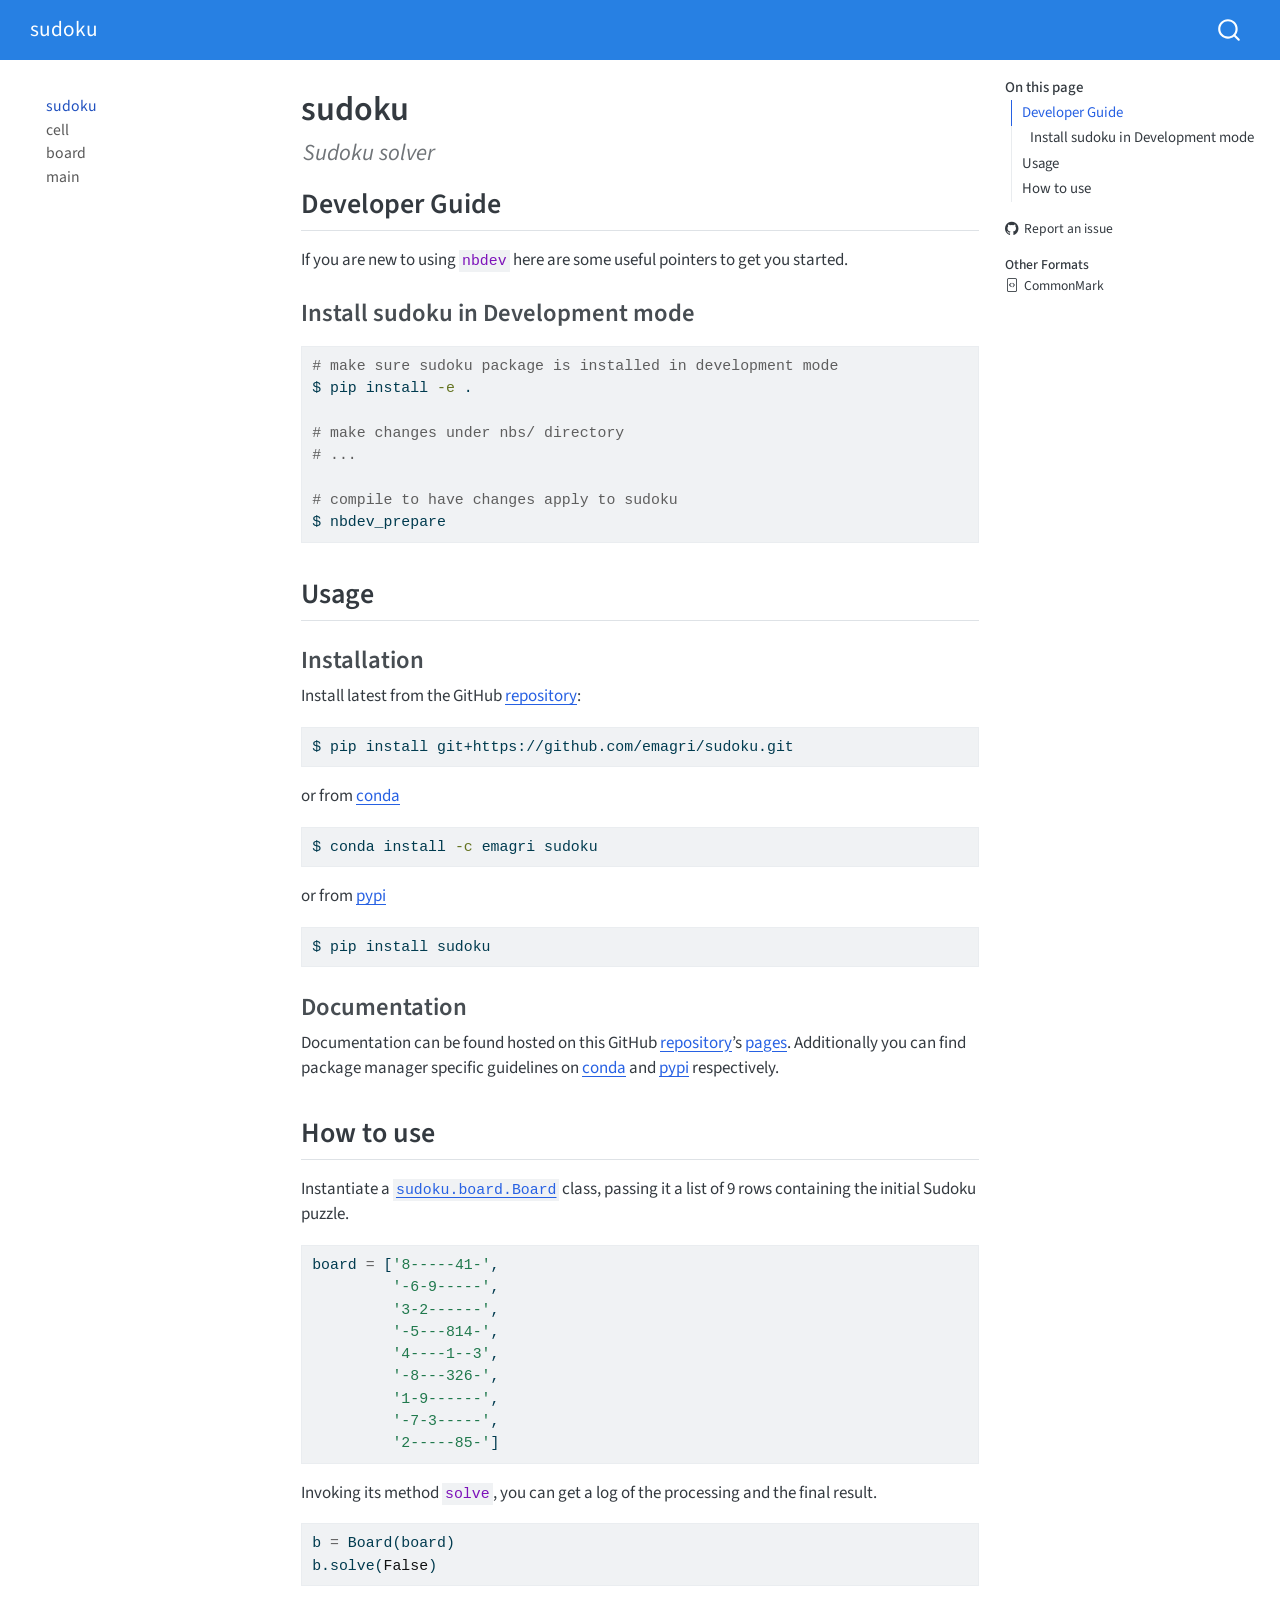
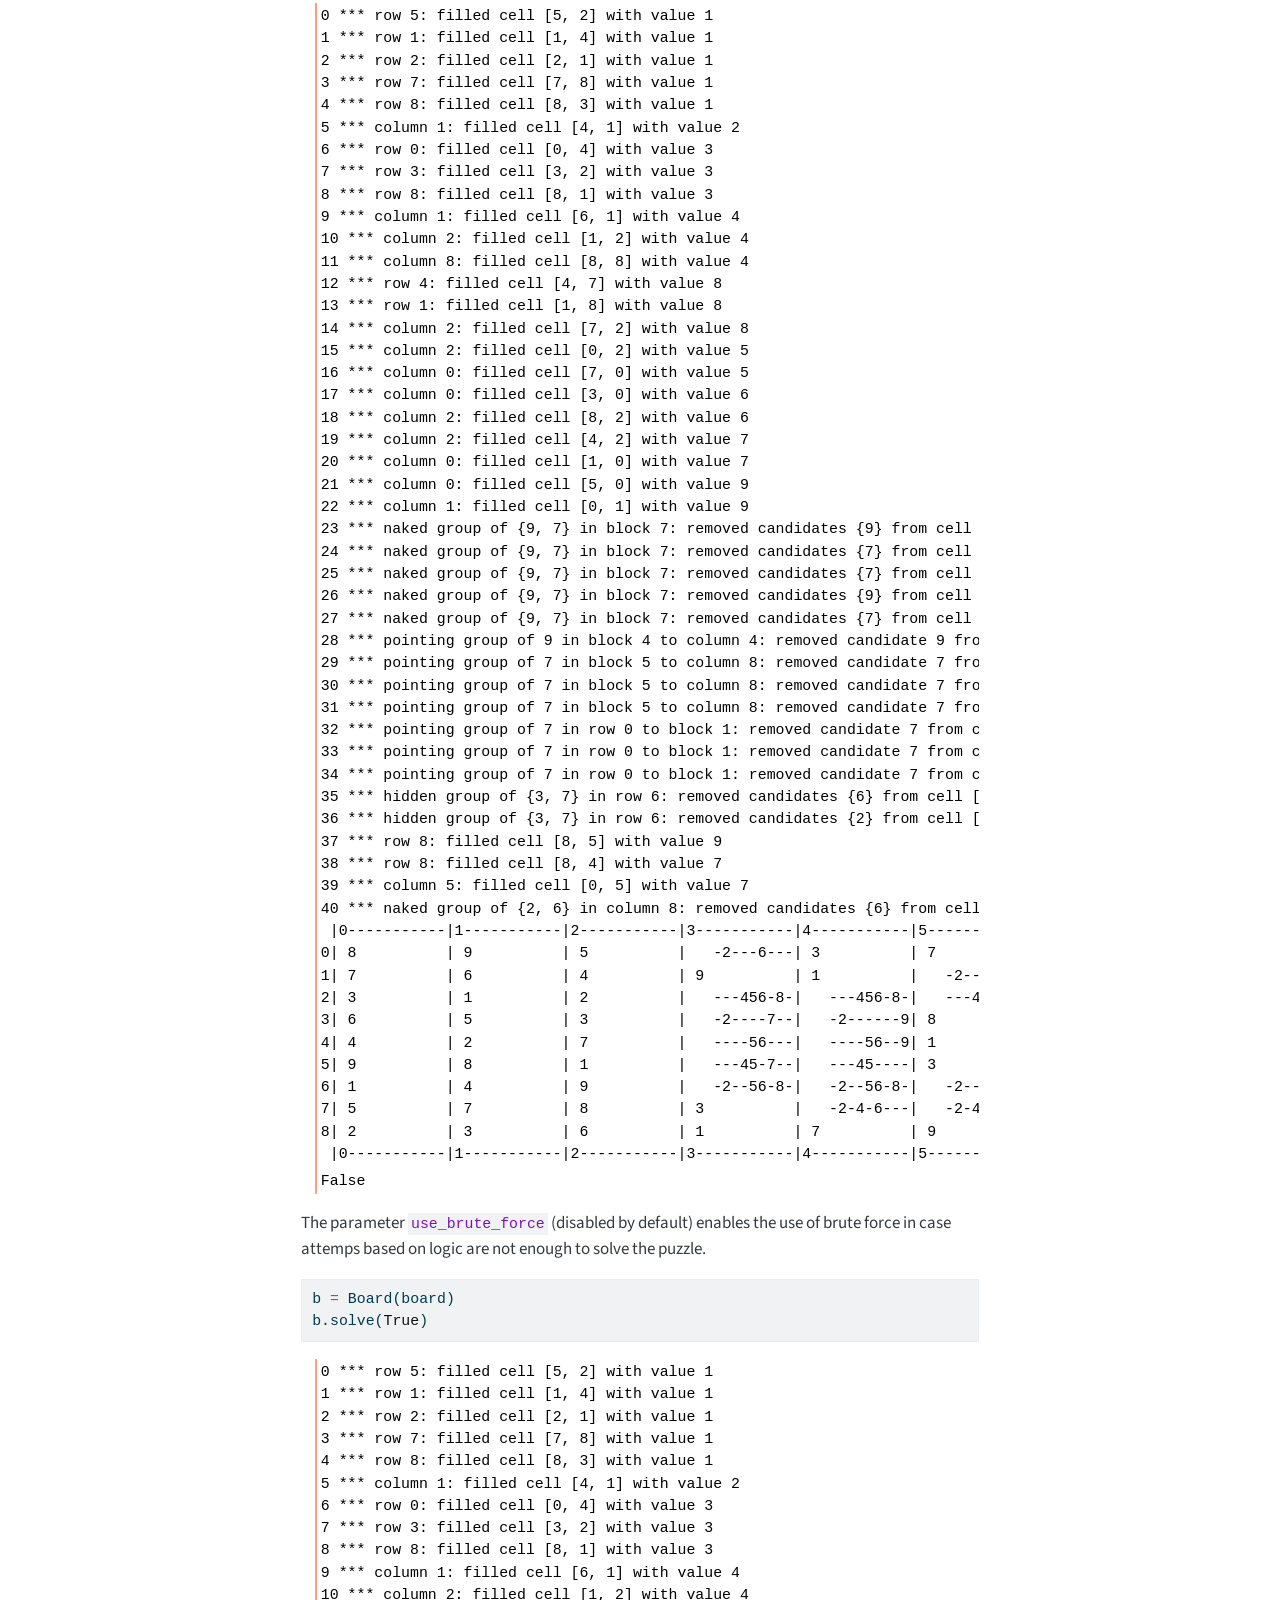
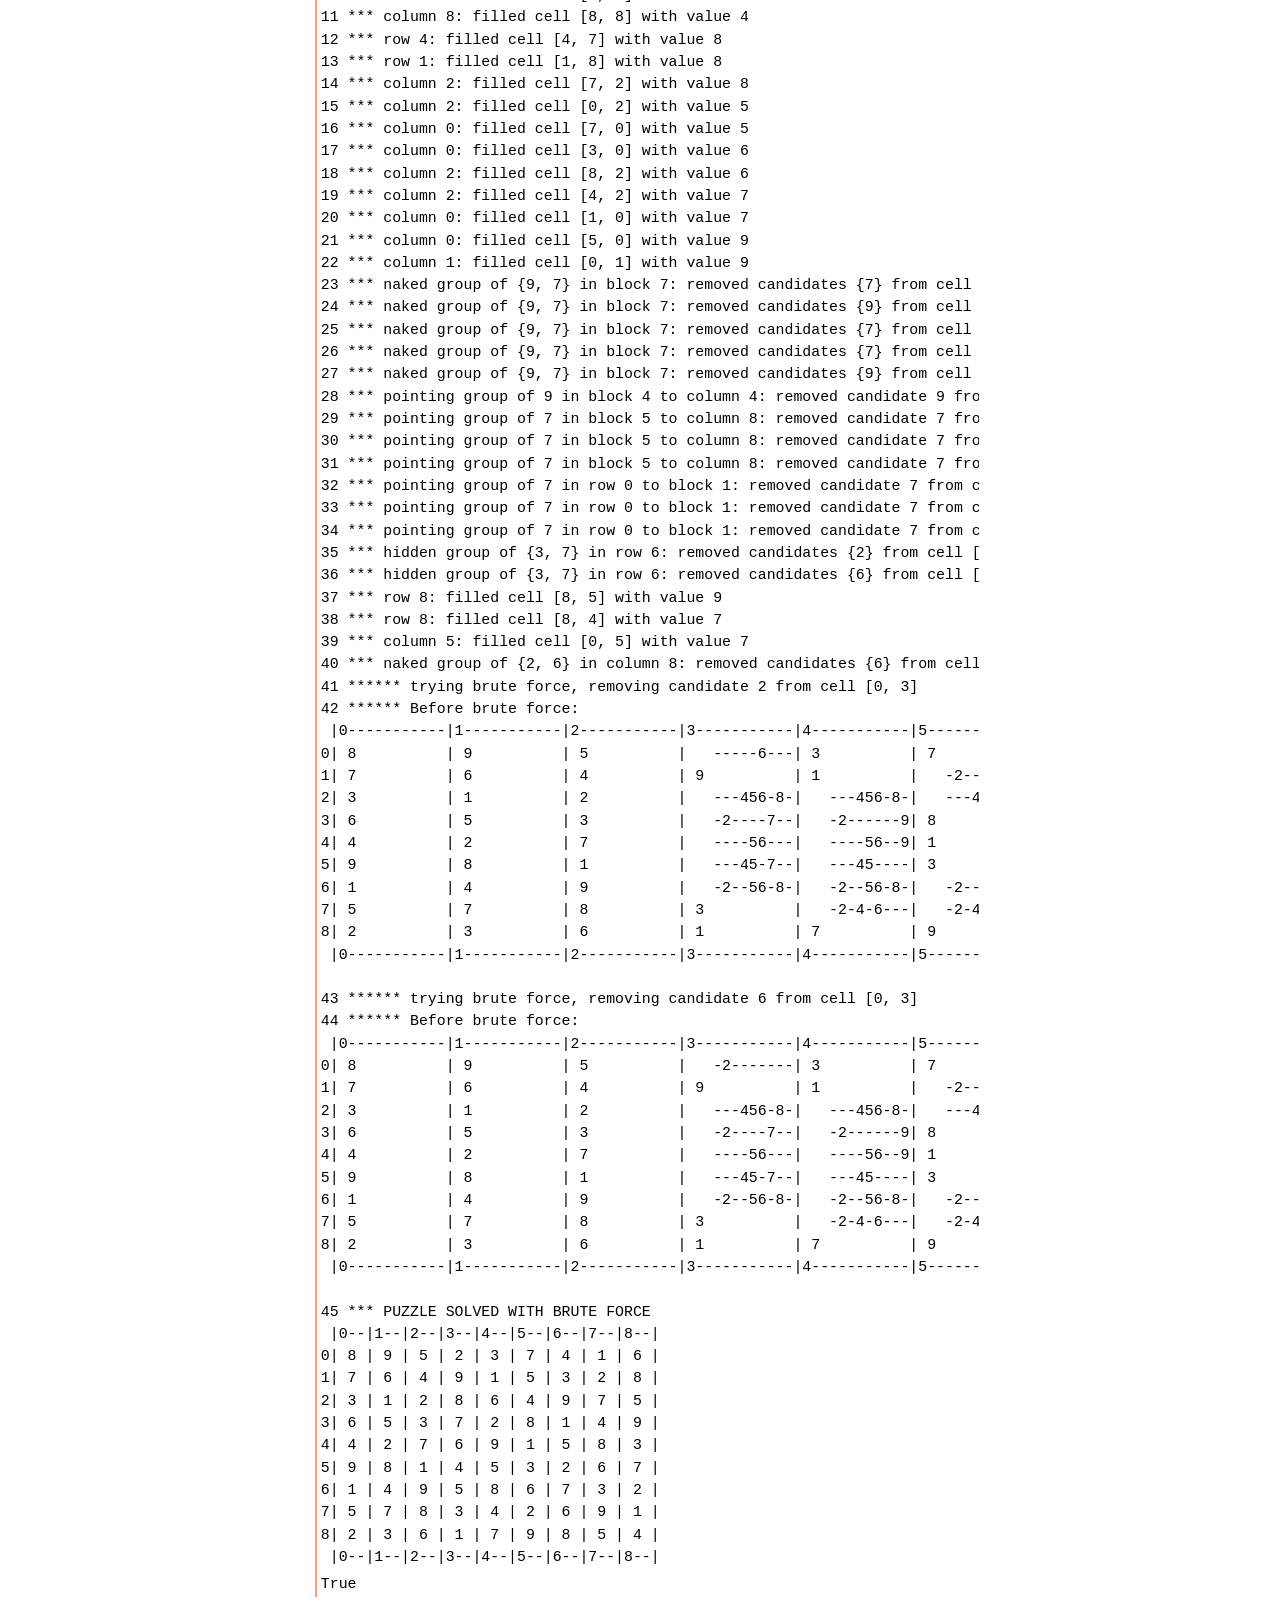
==== docs/index.html @ f62ddc17 "_docs -> docs" ====
<!DOCTYPE html>
<html xmlns="http://www.w3.org/1999/xhtml" lang="en" xml:lang="en"><head>

<meta charset="utf-8">
<meta name="generator" content="quarto-1.8.26">

<meta name="viewport" content="width=device-width, initial-scale=1.0, user-scalable=yes">

<meta name="description" content="Sudoku solver">

<title>sudoku</title>
<style>
code{white-space: pre-wrap;}
span.smallcaps{font-variant: small-caps;}
div.columns{display: flex; gap: min(4vw, 1.5em);}
div.column{flex: auto; overflow-x: auto;}
div.hanging-indent{margin-left: 1.5em; text-indent: -1.5em;}
ul.task-list{list-style: none;}
ul.task-list li input[type="checkbox"] {
  width: 0.8em;
  margin: 0 0.8em 0.2em -1em; /* quarto-specific, see https://github.com/quarto-dev/quarto-cli/issues/4556 */ 
  vertical-align: middle;
}
/* CSS for syntax highlighting */
html { -webkit-text-size-adjust: 100%; }
pre > code.sourceCode { white-space: pre; position: relative; }
pre > code.sourceCode > span { display: inline-block; line-height: 1.25; }
pre > code.sourceCode > span:empty { height: 1.2em; }
.sourceCode { overflow: visible; }
code.sourceCode > span { color: inherit; text-decoration: inherit; }
div.sourceCode { margin: 1em 0; }
pre.sourceCode { margin: 0; }
@media screen {
div.sourceCode { overflow: auto; }
}
@media print {
pre > code.sourceCode { white-space: pre-wrap; }
pre > code.sourceCode > span { text-indent: -5em; padding-left: 5em; }
}
pre.numberSource code
  { counter-reset: source-line 0; }
pre.numberSource code > span
  { position: relative; left: -4em; counter-increment: source-line; }
pre.numberSource code > span > a:first-child::before
  { content: counter(source-line);
    position: relative; left: -1em; text-align: right; vertical-align: baseline;
    border: none; display: inline-block;
    -webkit-touch-callout: none; -webkit-user-select: none;
    -khtml-user-select: none; -moz-user-select: none;
    -ms-user-select: none; user-select: none;
    padding: 0 4px; width: 4em;
  }
pre.numberSource { margin-left: 3em;  padding-left: 4px; }
div.sourceCode
  {   }
@media screen {
pre > code.sourceCode > span > a:first-child::before { text-decoration: underline; }
}
</style>


<script src="site_libs/quarto-nav/quarto-nav.js"></script>
<script src="site_libs/quarto-nav/headroom.min.js"></script>
<script src="site_libs/clipboard/clipboard.min.js"></script>
<script src="site_libs/quarto-search/autocomplete.umd.js"></script>
<script src="site_libs/quarto-search/fuse.min.js"></script>
<script src="site_libs/quarto-search/quarto-search.js"></script>
<meta name="quarto:offset" content="./">
<script src="site_libs/quarto-html/quarto.js" type="module"></script>
<script src="site_libs/quarto-html/tabsets/tabsets.js" type="module"></script>
<script src="site_libs/quarto-html/axe/axe-check.js" type="module"></script>
<script src="site_libs/quarto-html/popper.min.js"></script>
<script src="site_libs/quarto-html/tippy.umd.min.js"></script>
<script src="site_libs/quarto-html/anchor.min.js"></script>
<link href="site_libs/quarto-html/tippy.css" rel="stylesheet">
<link href="site_libs/quarto-html/quarto-syntax-highlighting-587c61ba64f3a5504c4d52d930310e48.css" rel="stylesheet" id="quarto-text-highlighting-styles">
<script src="site_libs/bootstrap/bootstrap.min.js"></script>
<link href="site_libs/bootstrap/bootstrap-icons.css" rel="stylesheet">
<link href="site_libs/bootstrap/bootstrap-650a5e24be27cb1f182660b819f04696.min.css" rel="stylesheet" append-hash="true" id="quarto-bootstrap" data-mode="light">
<script id="quarto-search-options" type="application/json">{
  "location": "navbar",
  "copy-button": false,
  "collapse-after": 3,
  "panel-placement": "end",
  "type": "overlay",
  "limit": 50,
  "keyboard-shortcut": [
    "f",
    "/",
    "s"
  ],
  "show-item-context": false,
  "language": {
    "search-no-results-text": "No results",
    "search-matching-documents-text": "matching documents",
    "search-copy-link-title": "Copy link to search",
    "search-hide-matches-text": "Hide additional matches",
    "search-more-match-text": "more match in this document",
    "search-more-matches-text": "more matches in this document",
    "search-clear-button-title": "Clear",
    "search-text-placeholder": "",
    "search-detached-cancel-button-title": "Cancel",
    "search-submit-button-title": "Submit",
    "search-label": "Search"
  }
}</script>


<link rel="stylesheet" href="styles.css">
<meta property="og:title" content="sudoku">
<meta property="og:description" content="Sudoku solver">
<meta property="og:site_name" content="sudoku">
<meta name="twitter:title" content="sudoku">
<meta name="twitter:description" content="Sudoku solver">
<meta name="twitter:card" content="summary">
</head>

<body class="nav-sidebar floating nav-fixed quarto-light">

<div id="quarto-search-results"></div>
  <header id="quarto-header" class="headroom fixed-top">
    <nav class="navbar navbar-expand-lg " data-bs-theme="dark">
      <div class="navbar-container container-fluid">
      <div class="navbar-brand-container mx-auto">
    <a class="navbar-brand" href="./index.html">
    <span class="navbar-title">sudoku</span>
    </a>
  </div>
        <div class="quarto-navbar-tools tools-end">
</div>
          <div id="quarto-search" class="" title="Search"></div>
      </div> <!-- /container-fluid -->
    </nav>
  <nav class="quarto-secondary-nav">
    <div class="container-fluid d-flex">
      <button type="button" class="quarto-btn-toggle btn" data-bs-toggle="collapse" role="button" data-bs-target=".quarto-sidebar-collapse-item" aria-controls="quarto-sidebar" aria-expanded="false" aria-label="Toggle sidebar navigation" onclick="if (window.quartoToggleHeadroom) { window.quartoToggleHeadroom(); }">
        <i class="bi bi-layout-text-sidebar-reverse"></i>
      </button>
        <nav class="quarto-page-breadcrumbs" aria-label="breadcrumb"><ol class="breadcrumb"><li class="breadcrumb-item"><a href="./index.html">sudoku</a></li></ol></nav>
        <a class="flex-grow-1" role="navigation" data-bs-toggle="collapse" data-bs-target=".quarto-sidebar-collapse-item" aria-controls="quarto-sidebar" aria-expanded="false" aria-label="Toggle sidebar navigation" onclick="if (window.quartoToggleHeadroom) { window.quartoToggleHeadroom(); }">      
        </a>
    </div>
  </nav>
</header>
<!-- content -->
<div id="quarto-content" class="quarto-container page-columns page-rows-contents page-layout-article page-navbar">
<!-- sidebar -->
  <nav id="quarto-sidebar" class="sidebar collapse collapse-horizontal quarto-sidebar-collapse-item sidebar-navigation floating overflow-auto">
    <div class="sidebar-menu-container"> 
    <ul class="list-unstyled mt-1">
        <li class="sidebar-item">
  <div class="sidebar-item-container"> 
  <a href="./index.html" class="sidebar-item-text sidebar-link active">
 <span class="menu-text">sudoku</span></a>
  </div>
</li>
        <li class="sidebar-item">
  <div class="sidebar-item-container"> 
  <a href="./cell.html" class="sidebar-item-text sidebar-link">
 <span class="menu-text">cell</span></a>
  </div>
</li>
        <li class="sidebar-item">
  <div class="sidebar-item-container"> 
  <a href="./board.html" class="sidebar-item-text sidebar-link">
 <span class="menu-text">board</span></a>
  </div>
</li>
        <li class="sidebar-item">
  <div class="sidebar-item-container"> 
  <a href="./main.html" class="sidebar-item-text sidebar-link">
 <span class="menu-text">main</span></a>
  </div>
</li>
    </ul>
    </div>
</nav>
<div id="quarto-sidebar-glass" class="quarto-sidebar-collapse-item" data-bs-toggle="collapse" data-bs-target=".quarto-sidebar-collapse-item"></div>
<!-- margin-sidebar -->
    <div id="quarto-margin-sidebar" class="sidebar margin-sidebar">
        <nav id="TOC" role="doc-toc" class="toc-active">
    <h2 id="toc-title">On this page</h2>
   
  <ul>
  <li><a href="#developer-guide" id="toc-developer-guide" class="nav-link active" data-scroll-target="#developer-guide">Developer Guide</a>
  <ul class="collapse">
  <li><a href="#install-sudoku-in-development-mode" id="toc-install-sudoku-in-development-mode" class="nav-link" data-scroll-target="#install-sudoku-in-development-mode">Install sudoku in Development mode</a></li>
  </ul></li>
  <li><a href="#usage" id="toc-usage" class="nav-link" data-scroll-target="#usage">Usage</a>
  <ul class="collapse">
  <li><a href="#installation" id="toc-installation" class="nav-link" data-scroll-target="#installation">Installation</a></li>
  <li><a href="#documentation" id="toc-documentation" class="nav-link" data-scroll-target="#documentation">Documentation</a></li>
  </ul></li>
  <li><a href="#how-to-use" id="toc-how-to-use" class="nav-link" data-scroll-target="#how-to-use">How to use</a></li>
  </ul>
<div class="toc-actions"><ul><li><a href="https://github.com/emagri/sudoku/issues/new" class="toc-action"><i class="bi bi-github"></i>Report an issue</a></li></ul></div><div class="quarto-alternate-formats"><h2>Other Formats</h2><ul><li><a href="index.html.md"><i class="bi bi-file-code"></i>CommonMark</a></li></ul></div></nav>
    </div>
<!-- main -->
<main class="content" id="quarto-document-content">

<header id="title-block-header" class="quarto-title-block default">
<div class="quarto-title">
<h1 class="title">sudoku</h1>
</div>

<div>
  <div class="description">
    Sudoku solver
  </div>
</div>


<div class="quarto-title-meta">

    
  
    
  </div>
  


</header>


<!-- WARNING: THIS FILE WAS AUTOGENERATED! DO NOT EDIT! -->
<section id="developer-guide" class="level2">
<h2 class="anchored" data-anchor-id="developer-guide">Developer Guide</h2>
<p>If you are new to using <code>nbdev</code> here are some useful pointers to get you started.</p>
<section id="install-sudoku-in-development-mode" class="level3">
<h3 class="anchored" data-anchor-id="install-sudoku-in-development-mode">Install sudoku in Development mode</h3>
<div class="code-copy-outer-scaffold"><div class="sourceCode" id="cb1"><pre class="sourceCode sh code-with-copy"><code class="sourceCode bash"><span id="cb1-1"><a href="#cb1-1" aria-hidden="true" tabindex="-1"></a><span class="co"># make sure sudoku package is installed in development mode</span></span>
<span id="cb1-2"><a href="#cb1-2" aria-hidden="true" tabindex="-1"></a><span class="ex">$</span> pip install <span class="at">-e</span> .</span>
<span id="cb1-3"><a href="#cb1-3" aria-hidden="true" tabindex="-1"></a></span>
<span id="cb1-4"><a href="#cb1-4" aria-hidden="true" tabindex="-1"></a><span class="co"># make changes under nbs/ directory</span></span>
<span id="cb1-5"><a href="#cb1-5" aria-hidden="true" tabindex="-1"></a><span class="co"># ...</span></span>
<span id="cb1-6"><a href="#cb1-6" aria-hidden="true" tabindex="-1"></a></span>
<span id="cb1-7"><a href="#cb1-7" aria-hidden="true" tabindex="-1"></a><span class="co"># compile to have changes apply to sudoku</span></span>
<span id="cb1-8"><a href="#cb1-8" aria-hidden="true" tabindex="-1"></a><span class="ex">$</span> nbdev_prepare</span></code></pre></div><button title="Copy to Clipboard" class="code-copy-button"><i class="bi"></i></button></div>
</section>
</section>
<section id="usage" class="level2">
<h2 class="anchored" data-anchor-id="usage">Usage</h2>
<section id="installation" class="level3">
<h3 class="anchored" data-anchor-id="installation">Installation</h3>
<p>Install latest from the GitHub <a href="https://github.com/emagri/sudoku">repository</a>:</p>
<div class="code-copy-outer-scaffold"><div class="sourceCode" id="cb2"><pre class="sourceCode sh code-with-copy"><code class="sourceCode bash"><span id="cb2-1"><a href="#cb2-1" aria-hidden="true" tabindex="-1"></a><span class="ex">$</span> pip install git+https://github.com/emagri/sudoku.git</span></code></pre></div><button title="Copy to Clipboard" class="code-copy-button"><i class="bi"></i></button></div>
<p>or from <a href="https://anaconda.org/emagri/sudoku">conda</a></p>
<div class="code-copy-outer-scaffold"><div class="sourceCode" id="cb3"><pre class="sourceCode sh code-with-copy"><code class="sourceCode bash"><span id="cb3-1"><a href="#cb3-1" aria-hidden="true" tabindex="-1"></a><span class="ex">$</span> conda install <span class="at">-c</span> emagri sudoku</span></code></pre></div><button title="Copy to Clipboard" class="code-copy-button"><i class="bi"></i></button></div>
<p>or from <a href="https://pypi.org/project/sudoku/">pypi</a></p>
<div class="code-copy-outer-scaffold"><div class="sourceCode" id="cb4"><pre class="sourceCode sh code-with-copy"><code class="sourceCode bash"><span id="cb4-1"><a href="#cb4-1" aria-hidden="true" tabindex="-1"></a><span class="ex">$</span> pip install sudoku</span></code></pre></div><button title="Copy to Clipboard" class="code-copy-button"><i class="bi"></i></button></div>
</section>
<section id="documentation" class="level3">
<h3 class="anchored" data-anchor-id="documentation">Documentation</h3>
<p>Documentation can be found hosted on this GitHub <a href="https://github.com/emagri/sudoku">repository</a>’s <a href="https://emagri.github.io/sudoku/">pages</a>. Additionally you can find package manager specific guidelines on <a href="https://anaconda.org/emagri/sudoku">conda</a> and <a href="https://pypi.org/project/sudoku/">pypi</a> respectively.</p>
</section>
</section>
<section id="how-to-use" class="level2">
<h2 class="anchored" data-anchor-id="how-to-use">How to use</h2>
<p>Instantiate a <a href="https://emagri.github.io/sudoku/board.html#board"><code>sudoku.board.Board</code></a> class, passing it a list of 9 rows containing the initial Sudoku puzzle.</p>
<div id="cell-13" class="cell">
<div class="code-copy-outer-scaffold"><div class="sourceCode cell-code" id="cb5"><pre class="sourceCode python code-with-copy"><code class="sourceCode python"><span id="cb5-1"><a href="#cb5-1" aria-hidden="true" tabindex="-1"></a>board <span class="op">=</span> [<span class="st">'8-----41-'</span>, </span>
<span id="cb5-2"><a href="#cb5-2" aria-hidden="true" tabindex="-1"></a>         <span class="st">'-6-9-----'</span>, </span>
<span id="cb5-3"><a href="#cb5-3" aria-hidden="true" tabindex="-1"></a>         <span class="st">'3-2------'</span>, </span>
<span id="cb5-4"><a href="#cb5-4" aria-hidden="true" tabindex="-1"></a>         <span class="st">'-5---814-'</span>, </span>
<span id="cb5-5"><a href="#cb5-5" aria-hidden="true" tabindex="-1"></a>         <span class="st">'4----1--3'</span>, </span>
<span id="cb5-6"><a href="#cb5-6" aria-hidden="true" tabindex="-1"></a>         <span class="st">'-8---326-'</span>, </span>
<span id="cb5-7"><a href="#cb5-7" aria-hidden="true" tabindex="-1"></a>         <span class="st">'1-9------'</span>, </span>
<span id="cb5-8"><a href="#cb5-8" aria-hidden="true" tabindex="-1"></a>         <span class="st">'-7-3-----'</span>, </span>
<span id="cb5-9"><a href="#cb5-9" aria-hidden="true" tabindex="-1"></a>         <span class="st">'2-----85-'</span>]</span></code></pre></div><button title="Copy to Clipboard" class="code-copy-button"><i class="bi"></i></button></div>
</div>
<p>Invoking its method <code>solve</code>, you can get a log of the processing and the final result.</p>
<div id="cell-15" class="cell">
<div class="code-copy-outer-scaffold"><div class="sourceCode cell-code" id="cb6"><pre class="sourceCode python code-with-copy"><code class="sourceCode python"><span id="cb6-1"><a href="#cb6-1" aria-hidden="true" tabindex="-1"></a>b <span class="op">=</span> Board(board)</span>
<span id="cb6-2"><a href="#cb6-2" aria-hidden="true" tabindex="-1"></a>b.solve(<span class="va">False</span>)</span></code></pre></div><button title="Copy to Clipboard" class="code-copy-button"><i class="bi"></i></button></div>
<div class="cell-output cell-output-stdout">
<pre><code>0 *** row 5: filled cell [5, 2] with value 1
1 *** row 1: filled cell [1, 4] with value 1
2 *** row 2: filled cell [2, 1] with value 1
3 *** row 7: filled cell [7, 8] with value 1
4 *** row 8: filled cell [8, 3] with value 1
5 *** column 1: filled cell [4, 1] with value 2
6 *** row 0: filled cell [0, 4] with value 3
7 *** row 3: filled cell [3, 2] with value 3
8 *** row 8: filled cell [8, 1] with value 3
9 *** column 1: filled cell [6, 1] with value 4
10 *** column 2: filled cell [1, 2] with value 4
11 *** column 8: filled cell [8, 8] with value 4
12 *** row 4: filled cell [4, 7] with value 8
13 *** row 1: filled cell [1, 8] with value 8
14 *** column 2: filled cell [7, 2] with value 8
15 *** column 2: filled cell [0, 2] with value 5
16 *** column 0: filled cell [7, 0] with value 5
17 *** column 0: filled cell [3, 0] with value 6
18 *** column 2: filled cell [8, 2] with value 6
19 *** column 2: filled cell [4, 2] with value 7
20 *** column 0: filled cell [1, 0] with value 7
21 *** column 0: filled cell [5, 0] with value 9
22 *** column 1: filled cell [0, 1] with value 9
23 *** naked group of {9, 7} in block 7: removed candidates {9} from cell [7, 5]
24 *** naked group of {9, 7} in block 7: removed candidates {7} from cell [6, 5]
25 *** naked group of {9, 7} in block 7: removed candidates {7} from cell [6, 3]
26 *** naked group of {9, 7} in block 7: removed candidates {9} from cell [7, 4]
27 *** naked group of {9, 7} in block 7: removed candidates {7} from cell [6, 4]
28 *** pointing group of 9 in block 4 to column 4: removed candidate 9 from cell [8, 4]
29 *** pointing group of 7 in block 5 to column 8: removed candidate 7 from cell [0, 8]
30 *** pointing group of 7 in block 5 to column 8: removed candidate 7 from cell [2, 8]
31 *** pointing group of 7 in block 5 to column 8: removed candidate 7 from cell [6, 8]
32 *** pointing group of 7 in row 0 to block 1: removed candidate 7 from cell [2, 4]
33 *** pointing group of 7 in row 0 to block 1: removed candidate 7 from cell [2, 5]
34 *** pointing group of 7 in row 0 to block 1: removed candidate 7 from cell [2, 3]
35 *** hidden group of {3, 7} in row 6: removed candidates {6} from cell [6, 6]
36 *** hidden group of {3, 7} in row 6: removed candidates {2} from cell [6, 7]
37 *** row 8: filled cell [8, 5] with value 9
38 *** row 8: filled cell [8, 4] with value 7
39 *** column 5: filled cell [0, 5] with value 7
40 *** naked group of {2, 6} in column 8: removed candidates {6} from cell [2, 8]
 |0-----------|1-----------|2-----------|3-----------|4-----------|5-----------|6-----------|7-----------|8-----------|
0| 8          | 9          | 5          |   -2---6---| 3          | 7          | 4          | 1          |   -2---6---|
1| 7          | 6          | 4          | 9          | 1          |   -2--5----|   --3-5----|   -23------| 8          |
2| 3          | 1          | 2          |   ---456-8-|   ---456-8-|   ---456---|   ----567-9|   ------7-9|   ----5---9|
3| 6          | 5          | 3          |   -2----7--|   -2------9| 8          | 1          | 4          |   ------7-9|
4| 4          | 2          | 7          |   ----56---|   ----56--9| 1          |   ----5---9| 8          | 3          |
5| 9          | 8          | 1          |   ---45-7--|   ---45----| 3          | 2          | 6          |   ----5-7--|
6| 1          | 4          | 9          |   -2--56-8-|   -2--56-8-|   -2--56---|   --3---7--|   --3---7--|   -2---6---|
7| 5          | 7          | 8          | 3          |   -2-4-6---|   -2-4-6---|   -----6--9|   -2------9| 1          |
8| 2          | 3          | 6          | 1          | 7          | 9          | 8          | 5          | 4          |
 |0-----------|1-----------|2-----------|3-----------|4-----------|5-----------|6-----------|7-----------|8-----------|
</code></pre>
</div>
<div class="cell-output cell-output-display">
<pre><code>False</code></pre>
</div>
</div>
<p>The parameter <code>use_brute_force</code> (disabled by default) enables the use of brute force in case attemps based on logic are not enough to solve the puzzle.</p>
<div id="cell-17" class="cell">
<div class="code-copy-outer-scaffold"><div class="sourceCode cell-code" id="cb9"><pre class="sourceCode python code-with-copy"><code class="sourceCode python"><span id="cb9-1"><a href="#cb9-1" aria-hidden="true" tabindex="-1"></a>b <span class="op">=</span> Board(board)</span>
<span id="cb9-2"><a href="#cb9-2" aria-hidden="true" tabindex="-1"></a>b.solve(<span class="va">True</span>)</span></code></pre></div><button title="Copy to Clipboard" class="code-copy-button"><i class="bi"></i></button></div>
<div class="cell-output cell-output-stdout">
<pre><code>0 *** row 5: filled cell [5, 2] with value 1
1 *** row 1: filled cell [1, 4] with value 1
2 *** row 2: filled cell [2, 1] with value 1
3 *** row 7: filled cell [7, 8] with value 1
4 *** row 8: filled cell [8, 3] with value 1
5 *** column 1: filled cell [4, 1] with value 2
6 *** row 0: filled cell [0, 4] with value 3
7 *** row 3: filled cell [3, 2] with value 3
8 *** row 8: filled cell [8, 1] with value 3
9 *** column 1: filled cell [6, 1] with value 4
10 *** column 2: filled cell [1, 2] with value 4
11 *** column 8: filled cell [8, 8] with value 4
12 *** row 4: filled cell [4, 7] with value 8
13 *** row 1: filled cell [1, 8] with value 8
14 *** column 2: filled cell [7, 2] with value 8
15 *** column 2: filled cell [0, 2] with value 5
16 *** column 0: filled cell [7, 0] with value 5
17 *** column 0: filled cell [3, 0] with value 6
18 *** column 2: filled cell [8, 2] with value 6
19 *** column 2: filled cell [4, 2] with value 7
20 *** column 0: filled cell [1, 0] with value 7
21 *** column 0: filled cell [5, 0] with value 9
22 *** column 1: filled cell [0, 1] with value 9
23 *** naked group of {9, 7} in block 7: removed candidates {7} from cell [6, 3]
24 *** naked group of {9, 7} in block 7: removed candidates {9} from cell [7, 5]
25 *** naked group of {9, 7} in block 7: removed candidates {7} from cell [6, 4]
26 *** naked group of {9, 7} in block 7: removed candidates {7} from cell [6, 5]
27 *** naked group of {9, 7} in block 7: removed candidates {9} from cell [7, 4]
28 *** pointing group of 9 in block 4 to column 4: removed candidate 9 from cell [8, 4]
29 *** pointing group of 7 in block 5 to column 8: removed candidate 7 from cell [0, 8]
30 *** pointing group of 7 in block 5 to column 8: removed candidate 7 from cell [6, 8]
31 *** pointing group of 7 in block 5 to column 8: removed candidate 7 from cell [2, 8]
32 *** pointing group of 7 in row 0 to block 1: removed candidate 7 from cell [2, 3]
33 *** pointing group of 7 in row 0 to block 1: removed candidate 7 from cell [2, 5]
34 *** pointing group of 7 in row 0 to block 1: removed candidate 7 from cell [2, 4]
35 *** hidden group of {3, 7} in row 6: removed candidates {2} from cell [6, 7]
36 *** hidden group of {3, 7} in row 6: removed candidates {6} from cell [6, 6]
37 *** row 8: filled cell [8, 5] with value 9
38 *** row 8: filled cell [8, 4] with value 7
39 *** column 5: filled cell [0, 5] with value 7
40 *** naked group of {2, 6} in column 8: removed candidates {6} from cell [2, 8]
41 ****** trying brute force, removing candidate 2 from cell [0, 3]
42 ****** Before brute force:
 |0-----------|1-----------|2-----------|3-----------|4-----------|5-----------|6-----------|7-----------|8-----------|
0| 8          | 9          | 5          |   -----6---| 3          | 7          | 4          | 1          |   -2---6---|
1| 7          | 6          | 4          | 9          | 1          |   -2--5----|   --3-5----|   -23------| 8          |
2| 3          | 1          | 2          |   ---456-8-|   ---456-8-|   ---456---|   ----567-9|   ------7-9|   ----5---9|
3| 6          | 5          | 3          |   -2----7--|   -2------9| 8          | 1          | 4          |   ------7-9|
4| 4          | 2          | 7          |   ----56---|   ----56--9| 1          |   ----5---9| 8          | 3          |
5| 9          | 8          | 1          |   ---45-7--|   ---45----| 3          | 2          | 6          |   ----5-7--|
6| 1          | 4          | 9          |   -2--56-8-|   -2--56-8-|   -2--56---|   --3---7--|   --3---7--|   -2---6---|
7| 5          | 7          | 8          | 3          |   -2-4-6---|   -2-4-6---|   -----6--9|   -2------9| 1          |
8| 2          | 3          | 6          | 1          | 7          | 9          | 8          | 5          | 4          |
 |0-----------|1-----------|2-----------|3-----------|4-----------|5-----------|6-----------|7-----------|8-----------|

43 ****** trying brute force, removing candidate 6 from cell [0, 3]
44 ****** Before brute force:
 |0-----------|1-----------|2-----------|3-----------|4-----------|5-----------|6-----------|7-----------|8-----------|
0| 8          | 9          | 5          |   -2-------| 3          | 7          | 4          | 1          |   -2---6---|
1| 7          | 6          | 4          | 9          | 1          |   -2--5----|   --3-5----|   -23------| 8          |
2| 3          | 1          | 2          |   ---456-8-|   ---456-8-|   ---456---|   ----567-9|   ------7-9|   ----5---9|
3| 6          | 5          | 3          |   -2----7--|   -2------9| 8          | 1          | 4          |   ------7-9|
4| 4          | 2          | 7          |   ----56---|   ----56--9| 1          |   ----5---9| 8          | 3          |
5| 9          | 8          | 1          |   ---45-7--|   ---45----| 3          | 2          | 6          |   ----5-7--|
6| 1          | 4          | 9          |   -2--56-8-|   -2--56-8-|   -2--56---|   --3---7--|   --3---7--|   -2---6---|
7| 5          | 7          | 8          | 3          |   -2-4-6---|   -2-4-6---|   -----6--9|   -2------9| 1          |
8| 2          | 3          | 6          | 1          | 7          | 9          | 8          | 5          | 4          |
 |0-----------|1-----------|2-----------|3-----------|4-----------|5-----------|6-----------|7-----------|8-----------|

45 *** PUZZLE SOLVED WITH BRUTE FORCE
 |0--|1--|2--|3--|4--|5--|6--|7--|8--|
0| 8 | 9 | 5 | 2 | 3 | 7 | 4 | 1 | 6 |
1| 7 | 6 | 4 | 9 | 1 | 5 | 3 | 2 | 8 |
2| 3 | 1 | 2 | 8 | 6 | 4 | 9 | 7 | 5 |
3| 6 | 5 | 3 | 7 | 2 | 8 | 1 | 4 | 9 |
4| 4 | 2 | 7 | 6 | 9 | 1 | 5 | 8 | 3 |
5| 9 | 8 | 1 | 4 | 5 | 3 | 2 | 6 | 7 |
6| 1 | 4 | 9 | 5 | 8 | 6 | 7 | 3 | 2 |
7| 5 | 7 | 8 | 3 | 4 | 2 | 6 | 9 | 1 |
8| 2 | 3 | 6 | 1 | 7 | 9 | 8 | 5 | 4 |
 |0--|1--|2--|3--|4--|5--|6--|7--|8--|
</code></pre>
</div>
<div class="cell-output cell-output-display">
<pre><code>True</code></pre>
</div>
</div>


</section>

</main> <!-- /main -->
<script id="quarto-html-after-body" type="application/javascript">
  window.document.addEventListener("DOMContentLoaded", function (event) {
    const icon = "";
    const anchorJS = new window.AnchorJS();
    anchorJS.options = {
      placement: 'right',
      icon: icon
    };
    anchorJS.add('.anchored');
    const isCodeAnnotation = (el) => {
      for (const clz of el.classList) {
        if (clz.startsWith('code-annotation-')) {                     
          return true;
        }
      }
      return false;
    }
    const onCopySuccess = function(e) {
      // button target
      const button = e.trigger;
      // don't keep focus
      button.blur();
      // flash "checked"
      button.classList.add('code-copy-button-checked');
      var currentTitle = button.getAttribute("title");
      button.setAttribute("title", "Copied!");
      let tooltip;
      if (window.bootstrap) {
        button.setAttribute("data-bs-toggle", "tooltip");
        button.setAttribute("data-bs-placement", "left");
        button.setAttribute("data-bs-title", "Copied!");
        tooltip = new bootstrap.Tooltip(button, 
          { trigger: "manual", 
            customClass: "code-copy-button-tooltip",
            offset: [0, -8]});
        tooltip.show();    
      }
      setTimeout(function() {
        if (tooltip) {
          tooltip.hide();
          button.removeAttribute("data-bs-title");
          button.removeAttribute("data-bs-toggle");
          button.removeAttribute("data-bs-placement");
        }
        button.setAttribute("title", currentTitle);
        button.classList.remove('code-copy-button-checked');
      }, 1000);
      // clear code selection
      e.clearSelection();
    }
    const getTextToCopy = function(trigger) {
      const outerScaffold = trigger.parentElement.cloneNode(true);
      const codeEl = outerScaffold.querySelector('code');
      for (const childEl of codeEl.children) {
        if (isCodeAnnotation(childEl)) {
          childEl.remove();
        }
      }
      return codeEl.innerText;
    }
    const clipboard = new window.ClipboardJS('.code-copy-button:not([data-in-quarto-modal])', {
      text: getTextToCopy
    });
    clipboard.on('success', onCopySuccess);
    if (window.document.getElementById('quarto-embedded-source-code-modal')) {
      const clipboardModal = new window.ClipboardJS('.code-copy-button[data-in-quarto-modal]', {
        text: getTextToCopy,
        container: window.document.getElementById('quarto-embedded-source-code-modal')
      });
      clipboardModal.on('success', onCopySuccess);
    }
      var localhostRegex = new RegExp(/^(?:http|https):\/\/localhost\:?[0-9]*\//);
      var mailtoRegex = new RegExp(/^mailto:/);
        var filterRegex = new RegExp("https:\/\/emagri\.github\.io\/sudoku");
      var isInternal = (href) => {
          return filterRegex.test(href) || localhostRegex.test(href) || mailtoRegex.test(href);
      }
      // Inspect non-navigation links and adorn them if external
     var links = window.document.querySelectorAll('a[href]:not(.nav-link):not(.navbar-brand):not(.toc-action):not(.sidebar-link):not(.sidebar-item-toggle):not(.pagination-link):not(.no-external):not([aria-hidden]):not(.dropdown-item):not(.quarto-navigation-tool):not(.about-link)');
      for (var i=0; i<links.length; i++) {
        const link = links[i];
        if (!isInternal(link.href)) {
          // undo the damage that might have been done by quarto-nav.js in the case of
          // links that we want to consider external
          if (link.dataset.originalHref !== undefined) {
            link.href = link.dataset.originalHref;
          }
        }
      }
    function tippyHover(el, contentFn, onTriggerFn, onUntriggerFn) {
      const config = {
        allowHTML: true,
        maxWidth: 500,
        delay: 100,
        arrow: false,
        appendTo: function(el) {
            return el.parentElement;
        },
        interactive: true,
        interactiveBorder: 10,
        theme: 'quarto',
        placement: 'bottom-start',
      };
      if (contentFn) {
        config.content = contentFn;
      }
      if (onTriggerFn) {
        config.onTrigger = onTriggerFn;
      }
      if (onUntriggerFn) {
        config.onUntrigger = onUntriggerFn;
      }
      window.tippy(el, config); 
    }
    const noterefs = window.document.querySelectorAll('a[role="doc-noteref"]');
    for (var i=0; i<noterefs.length; i++) {
      const ref = noterefs[i];
      tippyHover(ref, function() {
        // use id or data attribute instead here
        let href = ref.getAttribute('data-footnote-href') || ref.getAttribute('href');
        try { href = new URL(href).hash; } catch {}
        const id = href.replace(/^#\/?/, "");
        const note = window.document.getElementById(id);
        if (note) {
          return note.innerHTML;
        } else {
          return "";
        }
      });
    }
    const xrefs = window.document.querySelectorAll('a.quarto-xref');
    const processXRef = (id, note) => {
      // Strip column container classes
      const stripColumnClz = (el) => {
        el.classList.remove("page-full", "page-columns");
        if (el.children) {
          for (const child of el.children) {
            stripColumnClz(child);
          }
        }
      }
      stripColumnClz(note)
      if (id === null || id.startsWith('sec-')) {
        // Special case sections, only their first couple elements
        const container = document.createElement("div");
        if (note.children && note.children.length > 2) {
          container.appendChild(note.children[0].cloneNode(true));
          for (let i = 1; i < note.children.length; i++) {
            const child = note.children[i];
            if (child.tagName === "P" && child.innerText === "") {
              continue;
            } else {
              container.appendChild(child.cloneNode(true));
              break;
            }
          }
          if (window.Quarto?.typesetMath) {
            window.Quarto.typesetMath(container);
          }
          return container.innerHTML
        } else {
          if (window.Quarto?.typesetMath) {
            window.Quarto.typesetMath(note);
          }
          return note.innerHTML;
        }
      } else {
        // Remove any anchor links if they are present
        const anchorLink = note.querySelector('a.anchorjs-link');
        if (anchorLink) {
          anchorLink.remove();
        }
        if (window.Quarto?.typesetMath) {
          window.Quarto.typesetMath(note);
        }
        if (note.classList.contains("callout")) {
          return note.outerHTML;
        } else {
          return note.innerHTML;
        }
      }
    }
    for (var i=0; i<xrefs.length; i++) {
      const xref = xrefs[i];
      tippyHover(xref, undefined, function(instance) {
        instance.disable();
        let url = xref.getAttribute('href');
        let hash = undefined; 
        if (url.startsWith('#')) {
          hash = url;
        } else {
          try { hash = new URL(url).hash; } catch {}
        }
        if (hash) {
          const id = hash.replace(/^#\/?/, "");
          const note = window.document.getElementById(id);
          if (note !== null) {
            try {
              const html = processXRef(id, note.cloneNode(true));
              instance.setContent(html);
            } finally {
              instance.enable();
              instance.show();
            }
          } else {
            // See if we can fetch this
            fetch(url.split('#')[0])
            .then(res => res.text())
            .then(html => {
              const parser = new DOMParser();
              const htmlDoc = parser.parseFromString(html, "text/html");
              const note = htmlDoc.getElementById(id);
              if (note !== null) {
                const html = processXRef(id, note);
                instance.setContent(html);
              } 
            }).finally(() => {
              instance.enable();
              instance.show();
            });
          }
        } else {
          // See if we can fetch a full url (with no hash to target)
          // This is a special case and we should probably do some content thinning / targeting
          fetch(url)
          .then(res => res.text())
          .then(html => {
            const parser = new DOMParser();
            const htmlDoc = parser.parseFromString(html, "text/html");
            const note = htmlDoc.querySelector('main.content');
            if (note !== null) {
              // This should only happen for chapter cross references
              // (since there is no id in the URL)
              // remove the first header
              if (note.children.length > 0 && note.children[0].tagName === "HEADER") {
                note.children[0].remove();
              }
              const html = processXRef(null, note);
              instance.setContent(html);
            } 
          }).finally(() => {
            instance.enable();
            instance.show();
          });
        }
      }, function(instance) {
      });
    }
        let selectedAnnoteEl;
        const selectorForAnnotation = ( cell, annotation) => {
          let cellAttr = 'data-code-cell="' + cell + '"';
          let lineAttr = 'data-code-annotation="' +  annotation + '"';
          const selector = 'span[' + cellAttr + '][' + lineAttr + ']';
          return selector;
        }
        const selectCodeLines = (annoteEl) => {
          const doc = window.document;
          const targetCell = annoteEl.getAttribute("data-target-cell");
          const targetAnnotation = annoteEl.getAttribute("data-target-annotation");
          const annoteSpan = window.document.querySelector(selectorForAnnotation(targetCell, targetAnnotation));
          const lines = annoteSpan.getAttribute("data-code-lines").split(",");
          const lineIds = lines.map((line) => {
            return targetCell + "-" + line;
          })
          let top = null;
          let height = null;
          let parent = null;
          if (lineIds.length > 0) {
              //compute the position of the single el (top and bottom and make a div)
              const el = window.document.getElementById(lineIds[0]);
              top = el.offsetTop;
              height = el.offsetHeight;
              parent = el.parentElement.parentElement;
            if (lineIds.length > 1) {
              const lastEl = window.document.getElementById(lineIds[lineIds.length - 1]);
              const bottom = lastEl.offsetTop + lastEl.offsetHeight;
              height = bottom - top;
            }
            if (top !== null && height !== null && parent !== null) {
              // cook up a div (if necessary) and position it 
              let div = window.document.getElementById("code-annotation-line-highlight");
              if (div === null) {
                div = window.document.createElement("div");
                div.setAttribute("id", "code-annotation-line-highlight");
                div.style.position = 'absolute';
                parent.appendChild(div);
              }
              div.style.top = top - 2 + "px";
              div.style.height = height + 4 + "px";
              div.style.left = 0;
              let gutterDiv = window.document.getElementById("code-annotation-line-highlight-gutter");
              if (gutterDiv === null) {
                gutterDiv = window.document.createElement("div");
                gutterDiv.setAttribute("id", "code-annotation-line-highlight-gutter");
                gutterDiv.style.position = 'absolute';
                const codeCell = window.document.getElementById(targetCell);
                const gutter = codeCell.querySelector('.code-annotation-gutter');
                gutter.appendChild(gutterDiv);
              }
              gutterDiv.style.top = top - 2 + "px";
              gutterDiv.style.height = height + 4 + "px";
            }
            selectedAnnoteEl = annoteEl;
          }
        };
        const unselectCodeLines = () => {
          const elementsIds = ["code-annotation-line-highlight", "code-annotation-line-highlight-gutter"];
          elementsIds.forEach((elId) => {
            const div = window.document.getElementById(elId);
            if (div) {
              div.remove();
            }
          });
          selectedAnnoteEl = undefined;
        };
          // Handle positioning of the toggle
      window.addEventListener(
        "resize",
        throttle(() => {
          elRect = undefined;
          if (selectedAnnoteEl) {
            selectCodeLines(selectedAnnoteEl);
          }
        }, 10)
      );
      function throttle(fn, ms) {
      let throttle = false;
      let timer;
        return (...args) => {
          if(!throttle) { // first call gets through
              fn.apply(this, args);
              throttle = true;
          } else { // all the others get throttled
              if(timer) clearTimeout(timer); // cancel #2
              timer = setTimeout(() => {
                fn.apply(this, args);
                timer = throttle = false;
              }, ms);
          }
        };
      }
        // Attach click handler to the DT
        const annoteDls = window.document.querySelectorAll('dt[data-target-cell]');
        for (const annoteDlNode of annoteDls) {
          annoteDlNode.addEventListener('click', (event) => {
            const clickedEl = event.target;
            if (clickedEl !== selectedAnnoteEl) {
              unselectCodeLines();
              const activeEl = window.document.querySelector('dt[data-target-cell].code-annotation-active');
              if (activeEl) {
                activeEl.classList.remove('code-annotation-active');
              }
              selectCodeLines(clickedEl);
              clickedEl.classList.add('code-annotation-active');
            } else {
              // Unselect the line
              unselectCodeLines();
              clickedEl.classList.remove('code-annotation-active');
            }
          });
        }
    const findCites = (el) => {
      const parentEl = el.parentElement;
      if (parentEl) {
        const cites = parentEl.dataset.cites;
        if (cites) {
          return {
            el,
            cites: cites.split(' ')
          };
        } else {
          return findCites(el.parentElement)
        }
      } else {
        return undefined;
      }
    };
    var bibliorefs = window.document.querySelectorAll('a[role="doc-biblioref"]');
    for (var i=0; i<bibliorefs.length; i++) {
      const ref = bibliorefs[i];
      const citeInfo = findCites(ref);
      if (citeInfo) {
        tippyHover(citeInfo.el, function() {
          var popup = window.document.createElement('div');
          citeInfo.cites.forEach(function(cite) {
            var citeDiv = window.document.createElement('div');
            citeDiv.classList.add('hanging-indent');
            citeDiv.classList.add('csl-entry');
            var biblioDiv = window.document.getElementById('ref-' + cite);
            if (biblioDiv) {
              citeDiv.innerHTML = biblioDiv.innerHTML;
            }
            popup.appendChild(citeDiv);
          });
          return popup.innerHTML;
        });
      }
    }
  });
  </script>
</div> <!-- /content -->




<footer class="footer"><div class="nav-footer"><div class="nav-footer-center"><div class="toc-actions d-sm-block d-md-none"><ul><li><a href="https://github.com/emagri/sudoku/issues/new" class="toc-action"><i class="bi bi-github"></i>Report an issue</a></li></ul></div></div></div></footer></body></html>
---- docs/site_libs/quarto-html/tippy.css ----
.tippy-box[data-animation=fade][data-state=hidden]{opacity:0}[data-tippy-root]{max-width:calc(100vw - 10px)}.tippy-box{position:relative;background-color:#333;color:#fff;border-radius:4px;font-size:14px;line-height:1.4;white-space:normal;outline:0;transition-property:transform,visibility,opacity}.tippy-box[data-placement^=top]>.tippy-arrow{bottom:0}.tippy-box[data-placement^=top]>.tippy-arrow:before{bottom:-7px;left:0;border-width:8px 8px 0;border-top-color:initial;transform-origin:center top}.tippy-box[data-placement^=bottom]>.tippy-arrow{top:0}.tippy-box[data-placement^=bottom]>.tippy-arrow:before{top:-7px;left:0;border-width:0 8px 8px;border-bottom-color:initial;transform-origin:center bottom}.tippy-box[data-placement^=left]>.tippy-arrow{right:0}.tippy-box[data-placement^=left]>.tippy-arrow:before{border-width:8px 0 8px 8px;border-left-color:initial;right:-7px;transform-origin:center left}.tippy-box[data-placement^=right]>.tippy-arrow{left:0}.tippy-box[data-placement^=right]>.tippy-arrow:before{left:-7px;border-width:8px 8px 8px 0;border-right-color:initial;transform-origin:center right}.tippy-box[data-inertia][data-state=visible]{transition-timing-function:cubic-bezier(.54,1.5,.38,1.11)}.tippy-arrow{width:16px;height:16px;color:#333}.tippy-arrow:before{content:"";position:absolute;border-color:transparent;border-style:solid}.tippy-content{position:relative;padding:5px 9px;z-index:1}
---- docs/site_libs/quarto-html/quarto-syntax-highlighting-587c61ba64f3a5504c4d52d930310e48.css ----
/* quarto syntax highlight colors */
:root {
  --quarto-hl-ot-color: #003B4F;
  --quarto-hl-at-color: #657422;
  --quarto-hl-ss-color: #20794D;
  --quarto-hl-an-color: #5E5E5E;
  --quarto-hl-fu-color: #4758AB;
  --quarto-hl-st-color: #20794D;
  --quarto-hl-cf-color: #003B4F;
  --quarto-hl-op-color: #5E5E5E;
  --quarto-hl-er-color: #AD0000;
  --quarto-hl-bn-color: #AD0000;
  --quarto-hl-al-color: #AD0000;
  --quarto-hl-va-color: #111111;
  --quarto-hl-bu-color: inherit;
  --quarto-hl-ex-color: inherit;
  --quarto-hl-pp-color: #AD0000;
  --quarto-hl-in-color: #5E5E5E;
  --quarto-hl-vs-color: #20794D;
  --quarto-hl-wa-color: #5E5E5E;
  --quarto-hl-do-color: #5E5E5E;
  --quarto-hl-im-color: #00769E;
  --quarto-hl-ch-color: #20794D;
  --quarto-hl-dt-color: #AD0000;
  --quarto-hl-fl-color: #AD0000;
  --quarto-hl-co-color: #5E5E5E;
  --quarto-hl-cv-color: #5E5E5E;
  --quarto-hl-cn-color: #8f5902;
  --quarto-hl-sc-color: #5E5E5E;
  --quarto-hl-dv-color: #AD0000;
  --quarto-hl-kw-color: #003B4F;
}

/* other quarto variables */
:root {
  --quarto-font-monospace: SFMono-Regular, Menlo, Monaco, Consolas, "Liberation Mono", "Courier New", monospace;
}

/* syntax highlight based on Pandoc's rules */
pre > code.sourceCode > span {
  color: #003B4F;
}

code.sourceCode > span {
  color: #003B4F;
}

div.sourceCode,
div.sourceCode pre.sourceCode {
  color: #003B4F;
}

/* Normal */
code span {
  color: #003B4F;
}

/* Alert */
code span.al {
  color: #AD0000;
  font-style: inherit;
}

/* Annotation */
code span.an {
  color: #5E5E5E;
  font-style: inherit;
}

/* Attribute */
code span.at {
  color: #657422;
  font-style: inherit;
}

/* BaseN */
code span.bn {
  color: #AD0000;
  font-style: inherit;
}

/* BuiltIn */
code span.bu {
  font-style: inherit;
}

/* ControlFlow */
code span.cf {
  color: #003B4F;
  font-weight: bold;
  font-style: inherit;
}

/* Char */
code span.ch {
  color: #20794D;
  font-style: inherit;
}

/* Constant */
code span.cn {
  color: #8f5902;
  font-style: inherit;
}

/* Comment */
code span.co {
  color: #5E5E5E;
  font-style: inherit;
}

/* CommentVar */
code span.cv {
  color: #5E5E5E;
  font-style: italic;
}

/* Documentation */
code span.do {
  color: #5E5E5E;
  font-style: italic;
}

/* DataType */
code span.dt {
  color: #AD0000;
  font-style: inherit;
}

/* DecVal */
code span.dv {
  color: #AD0000;
  font-style: inherit;
}

/* Error */
code span.er {
  color: #AD0000;
  font-style: inherit;
}

/* Extension */
code span.ex {
  font-style: inherit;
}

/* Float */
code span.fl {
  color: #AD0000;
  font-style: inherit;
}

/* Function */
code span.fu {
  color: #4758AB;
  font-style: inherit;
}

/* Import */
code span.im {
  color: #00769E;
  font-style: inherit;
}

/* Information */
code span.in {
  color: #5E5E5E;
  font-style: inherit;
}

/* Keyword */
code span.kw {
  color: #003B4F;
  font-weight: bold;
  font-style: inherit;
}

/* Operator */
code span.op {
  color: #5E5E5E;
  font-style: inherit;
}

/* Other */
code span.ot {
  color: #003B4F;
  font-style: inherit;
}

/* Preprocessor */
code span.pp {
  color: #AD0000;
  font-style: inherit;
}

/* SpecialChar */
code span.sc {
  color: #5E5E5E;
  font-style: inherit;
}

/* SpecialString */
code span.ss {
  color: #20794D;
  font-style: inherit;
}

/* String */
code span.st {
  color: #20794D;
  font-style: inherit;
}

/* Variable */
code span.va {
  color: #111111;
  font-style: inherit;
}

/* VerbatimString */
code span.vs {
  color: #20794D;
  font-style: inherit;
}

/* Warning */
code span.wa {
  color: #5E5E5E;
  font-style: italic;
}

.prevent-inlining {
  content: "</";
}

/*# sourceMappingURL=2dce1cc6c82594539e1579de68416b47.css.map */
---- docs/styles.css ----
.cell {
  margin-bottom: 1rem;
}

.cell > .sourceCode {
  margin-bottom: 0;
}

.cell-output > pre {
  margin-bottom: 0;
}

.cell-output > pre, .cell-output > .sourceCode > pre, .cell-output-stdout > pre {
  margin-left: 0.8rem;
  margin-top: 0;
  background: none;
  border-left: 2px solid lightsalmon;
  border-top-left-radius: 0;
  border-top-right-radius: 0;
}

.cell-output > .sourceCode {
  border: none;
}

.cell-output > .sourceCode {
  background: none;
  margin-top: 0;
}

div.description {
  padding-left: 2px;
  padding-top: 5px;
  font-style: italic;
  font-size: 135%;
  opacity: 70%;
}
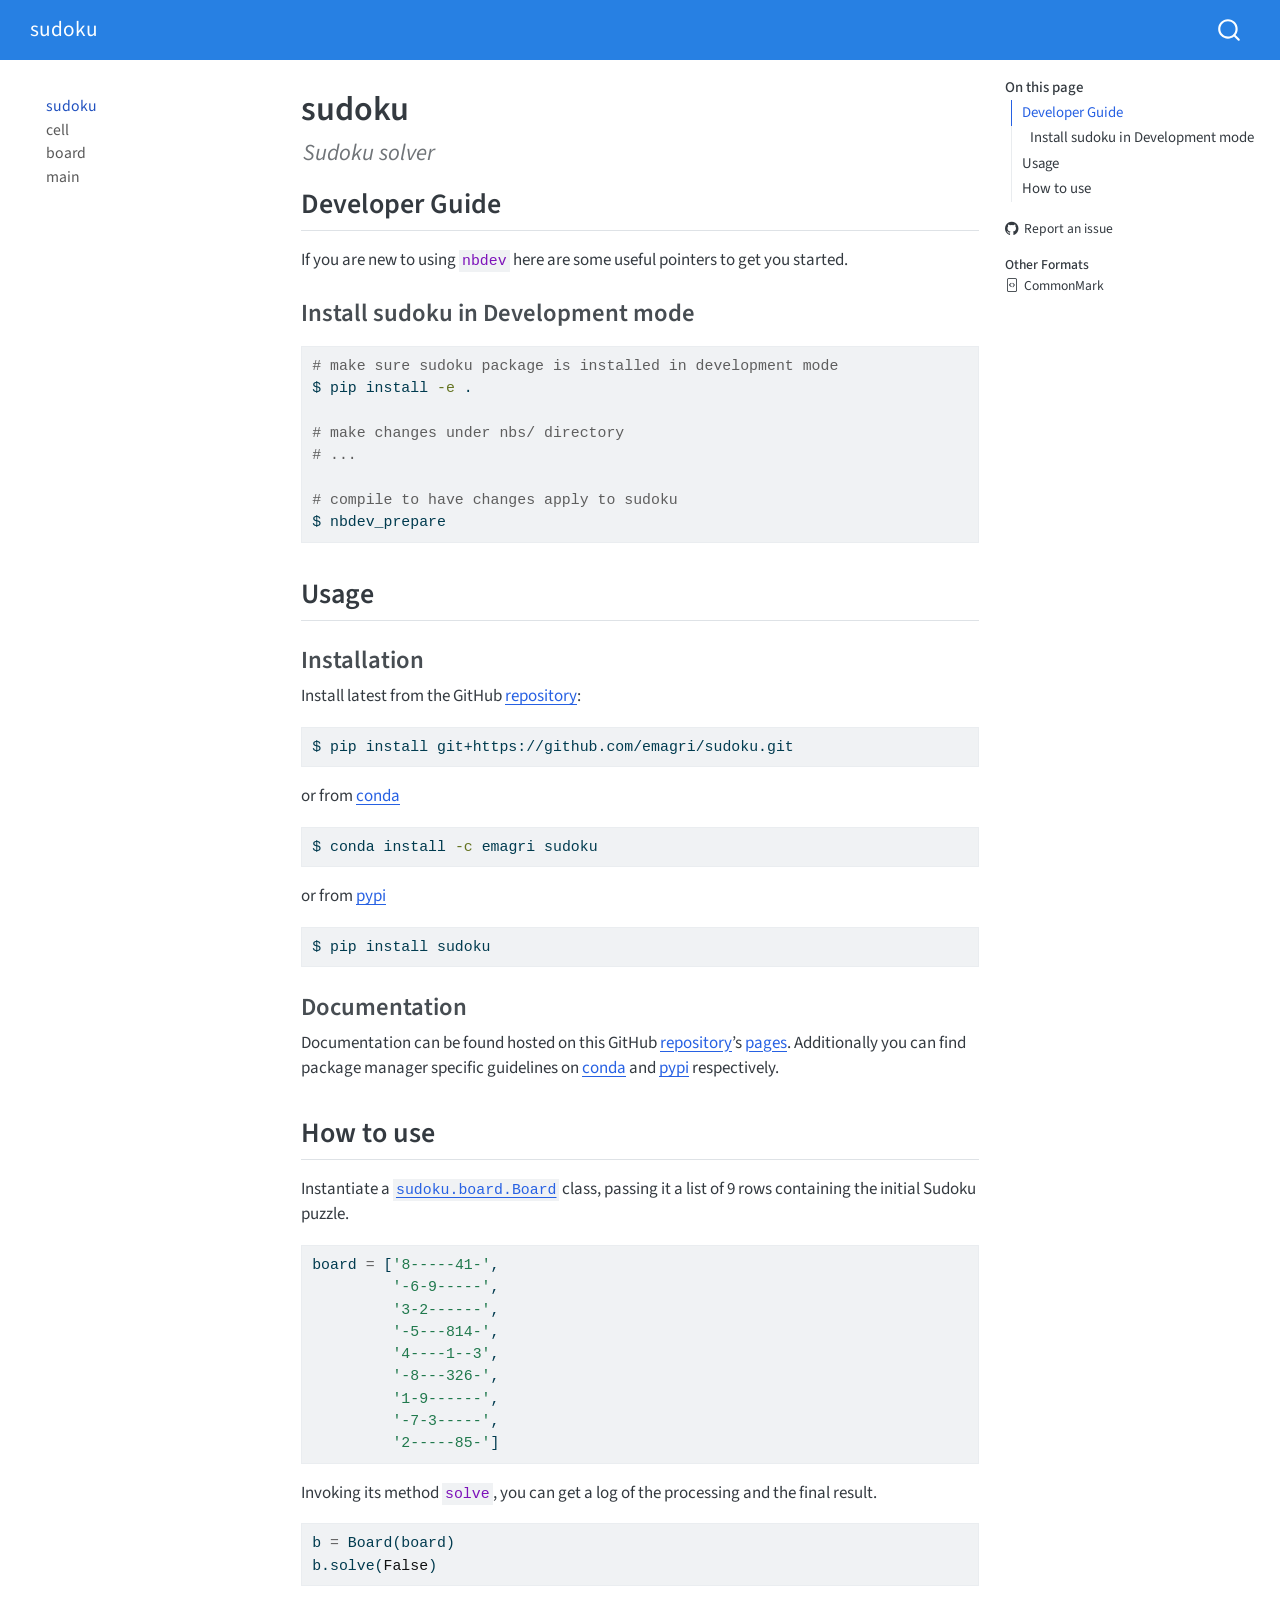
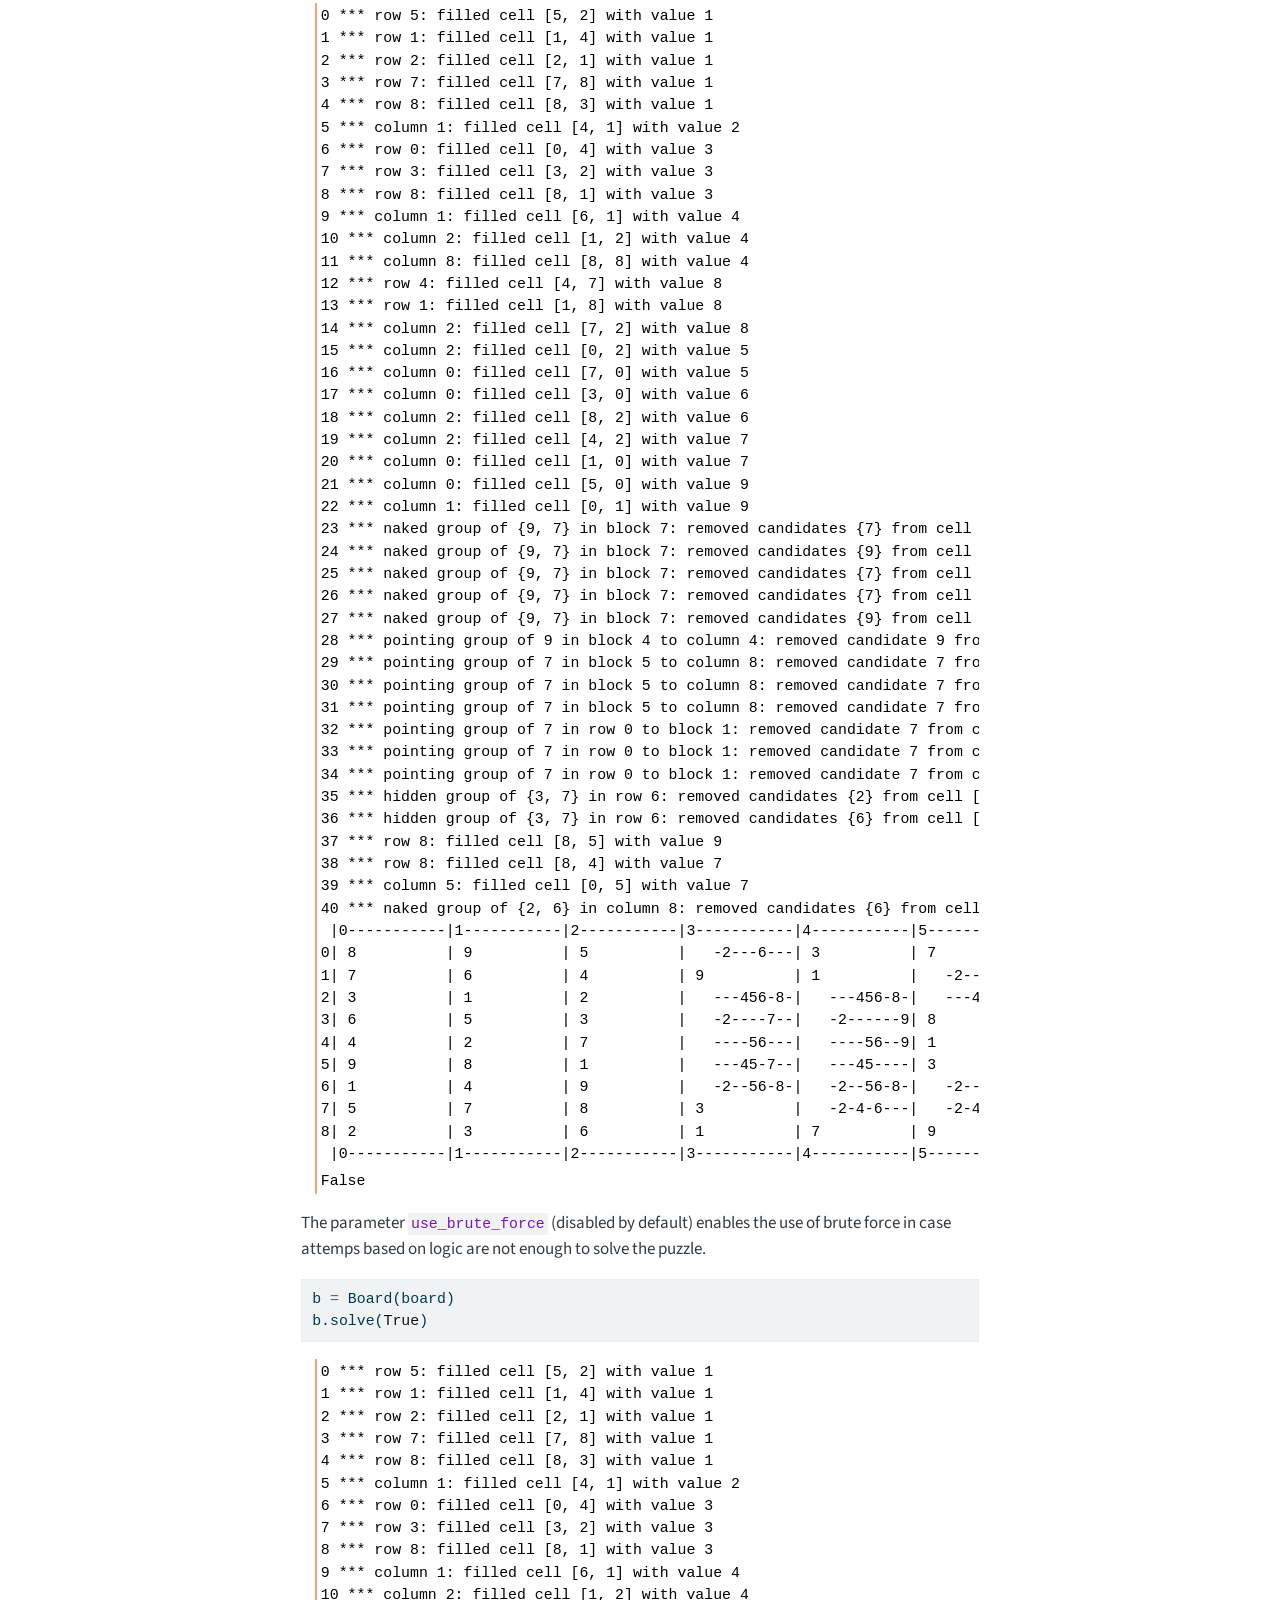
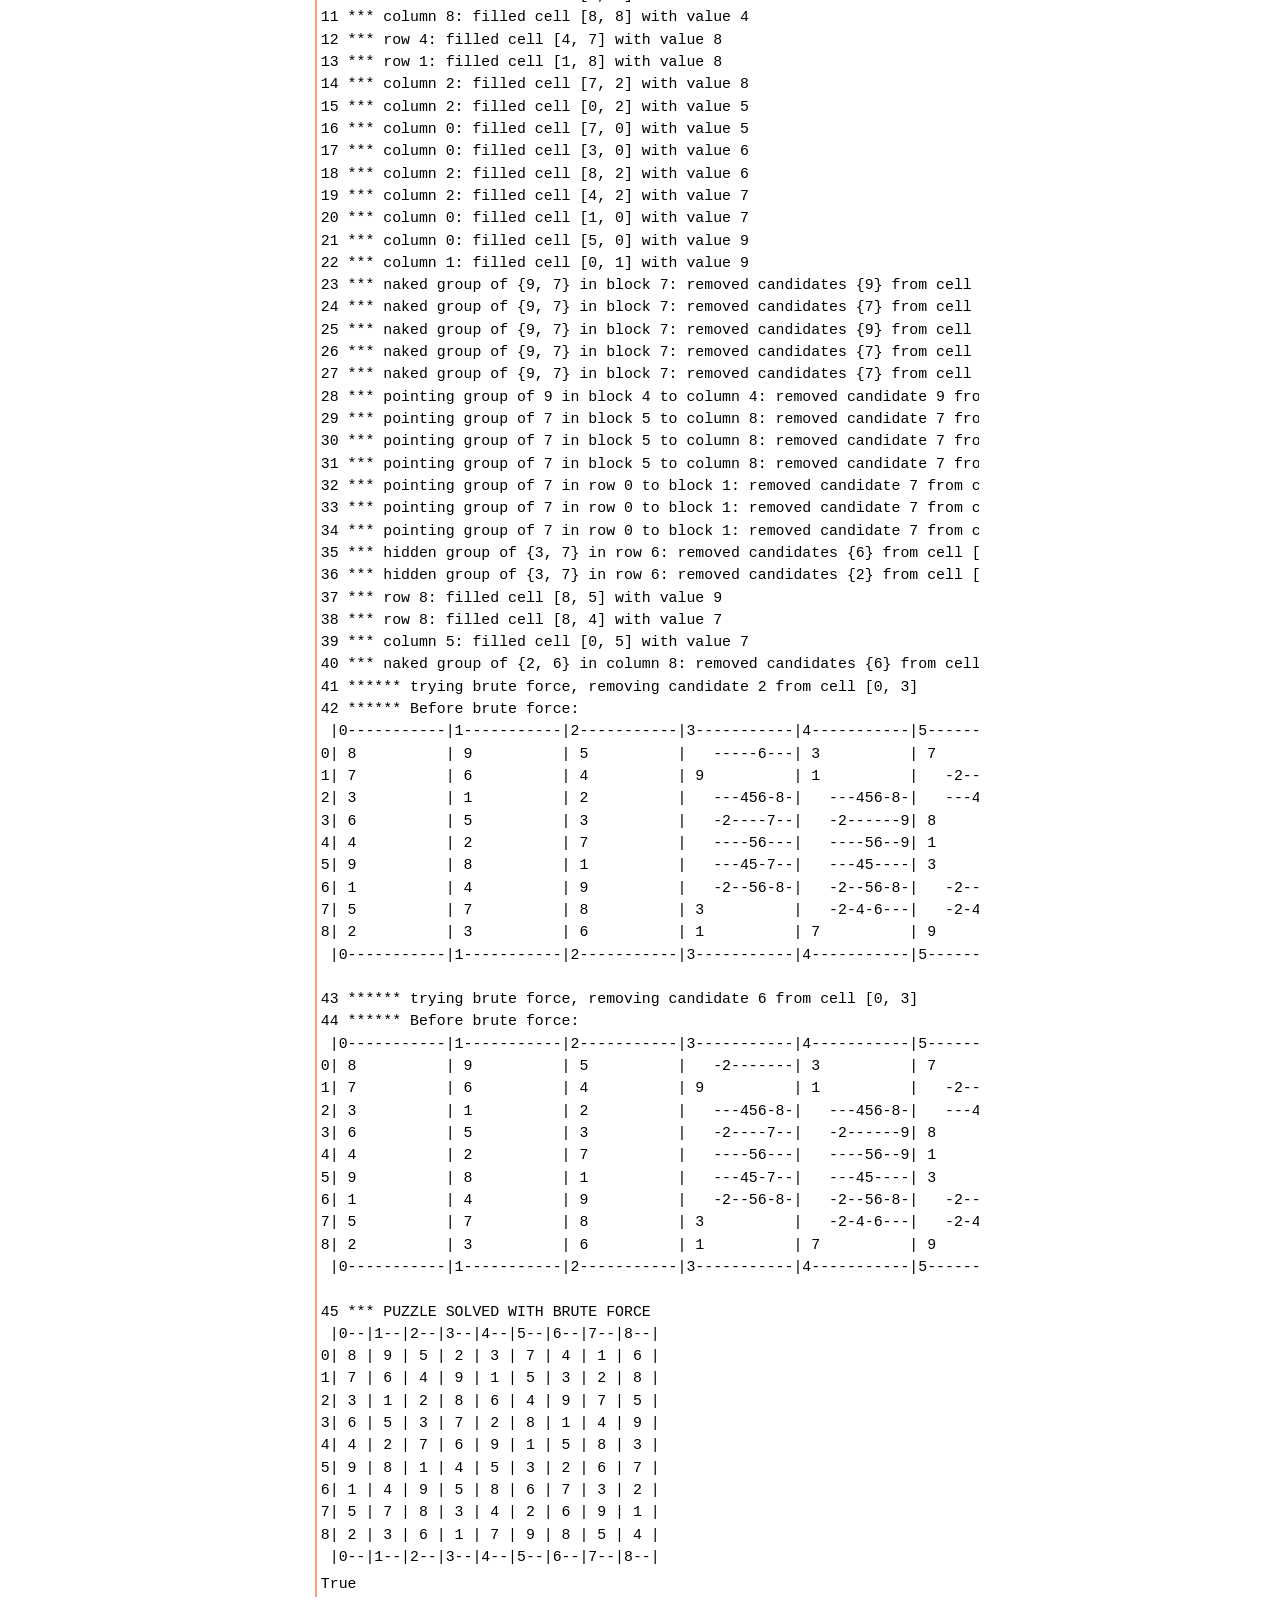
==== commit 9b7a0a96: "fix main" ====
--- a/docs/index.html
+++ b/docs/index.html
@@ -296,20 +296,20 @@
 20 *** column 0: filled cell [1, 0] with value 7
 21 *** column 0: filled cell [5, 0] with value 9
 22 *** column 1: filled cell [0, 1] with value 9
-23 *** naked group of {9, 7} in block 7: removed candidates {9} from cell [7, 5]
-24 *** naked group of {9, 7} in block 7: removed candidates {7} from cell [6, 5]
-25 *** naked group of {9, 7} in block 7: removed candidates {7} from cell [6, 3]
-26 *** naked group of {9, 7} in block 7: removed candidates {9} from cell [7, 4]
-27 *** naked group of {9, 7} in block 7: removed candidates {7} from cell [6, 4]
+23 *** naked group of {9, 7} in block 7: removed candidates {7} from cell [6, 3]
+24 *** naked group of {9, 7} in block 7: removed candidates {9} from cell [7, 5]
+25 *** naked group of {9, 7} in block 7: removed candidates {7} from cell [6, 4]
+26 *** naked group of {9, 7} in block 7: removed candidates {7} from cell [6, 5]
+27 *** naked group of {9, 7} in block 7: removed candidates {9} from cell [7, 4]
 28 *** pointing group of 9 in block 4 to column 4: removed candidate 9 from cell [8, 4]
 29 *** pointing group of 7 in block 5 to column 8: removed candidate 7 from cell [0, 8]
 30 *** pointing group of 7 in block 5 to column 8: removed candidate 7 from cell [2, 8]
 31 *** pointing group of 7 in block 5 to column 8: removed candidate 7 from cell [6, 8]
-32 *** pointing group of 7 in row 0 to block 1: removed candidate 7 from cell [2, 4]
-33 *** pointing group of 7 in row 0 to block 1: removed candidate 7 from cell [2, 5]
-34 *** pointing group of 7 in row 0 to block 1: removed candidate 7 from cell [2, 3]
-35 *** hidden group of {3, 7} in row 6: removed candidates {6} from cell [6, 6]
-36 *** hidden group of {3, 7} in row 6: removed candidates {2} from cell [6, 7]
+32 *** pointing group of 7 in row 0 to block 1: removed candidate 7 from cell [2, 3]
+33 *** pointing group of 7 in row 0 to block 1: removed candidate 7 from cell [2, 4]
+34 *** pointing group of 7 in row 0 to block 1: removed candidate 7 from cell [2, 5]
+35 *** hidden group of {3, 7} in row 6: removed candidates {2} from cell [6, 7]
+36 *** hidden group of {3, 7} in row 6: removed candidates {6} from cell [6, 6]
 37 *** row 8: filled cell [8, 5] with value 9
 38 *** row 8: filled cell [8, 4] with value 7
 39 *** column 5: filled cell [0, 5] with value 7
@@ -359,20 +359,20 @@
 20 *** column 0: filled cell [1, 0] with value 7
 21 *** column 0: filled cell [5, 0] with value 9
 22 *** column 1: filled cell [0, 1] with value 9
-23 *** naked group of {9, 7} in block 7: removed candidates {7} from cell [6, 3]
-24 *** naked group of {9, 7} in block 7: removed candidates {9} from cell [7, 5]
-25 *** naked group of {9, 7} in block 7: removed candidates {7} from cell [6, 4]
-26 *** naked group of {9, 7} in block 7: removed candidates {7} from cell [6, 5]
-27 *** naked group of {9, 7} in block 7: removed candidates {9} from cell [7, 4]
+23 *** naked group of {9, 7} in block 7: removed candidates {9} from cell [7, 4]
+24 *** naked group of {9, 7} in block 7: removed candidates {7} from cell [6, 3]
+25 *** naked group of {9, 7} in block 7: removed candidates {9} from cell [7, 5]
+26 *** naked group of {9, 7} in block 7: removed candidates {7} from cell [6, 4]
+27 *** naked group of {9, 7} in block 7: removed candidates {7} from cell [6, 5]
 28 *** pointing group of 9 in block 4 to column 4: removed candidate 9 from cell [8, 4]
 29 *** pointing group of 7 in block 5 to column 8: removed candidate 7 from cell [0, 8]
-30 *** pointing group of 7 in block 5 to column 8: removed candidate 7 from cell [6, 8]
-31 *** pointing group of 7 in block 5 to column 8: removed candidate 7 from cell [2, 8]
-32 *** pointing group of 7 in row 0 to block 1: removed candidate 7 from cell [2, 3]
-33 *** pointing group of 7 in row 0 to block 1: removed candidate 7 from cell [2, 5]
-34 *** pointing group of 7 in row 0 to block 1: removed candidate 7 from cell [2, 4]
-35 *** hidden group of {3, 7} in row 6: removed candidates {2} from cell [6, 7]
-36 *** hidden group of {3, 7} in row 6: removed candidates {6} from cell [6, 6]
+30 *** pointing group of 7 in block 5 to column 8: removed candidate 7 from cell [2, 8]
+31 *** pointing group of 7 in block 5 to column 8: removed candidate 7 from cell [6, 8]
+32 *** pointing group of 7 in row 0 to block 1: removed candidate 7 from cell [2, 5]
+33 *** pointing group of 7 in row 0 to block 1: removed candidate 7 from cell [2, 4]
+34 *** pointing group of 7 in row 0 to block 1: removed candidate 7 from cell [2, 3]
+35 *** hidden group of {3, 7} in row 6: removed candidates {6} from cell [6, 6]
+36 *** hidden group of {3, 7} in row 6: removed candidates {2} from cell [6, 7]
 37 *** row 8: filled cell [8, 5] with value 9
 38 *** row 8: filled cell [8, 4] with value 7
 39 *** column 5: filled cell [0, 5] with value 7
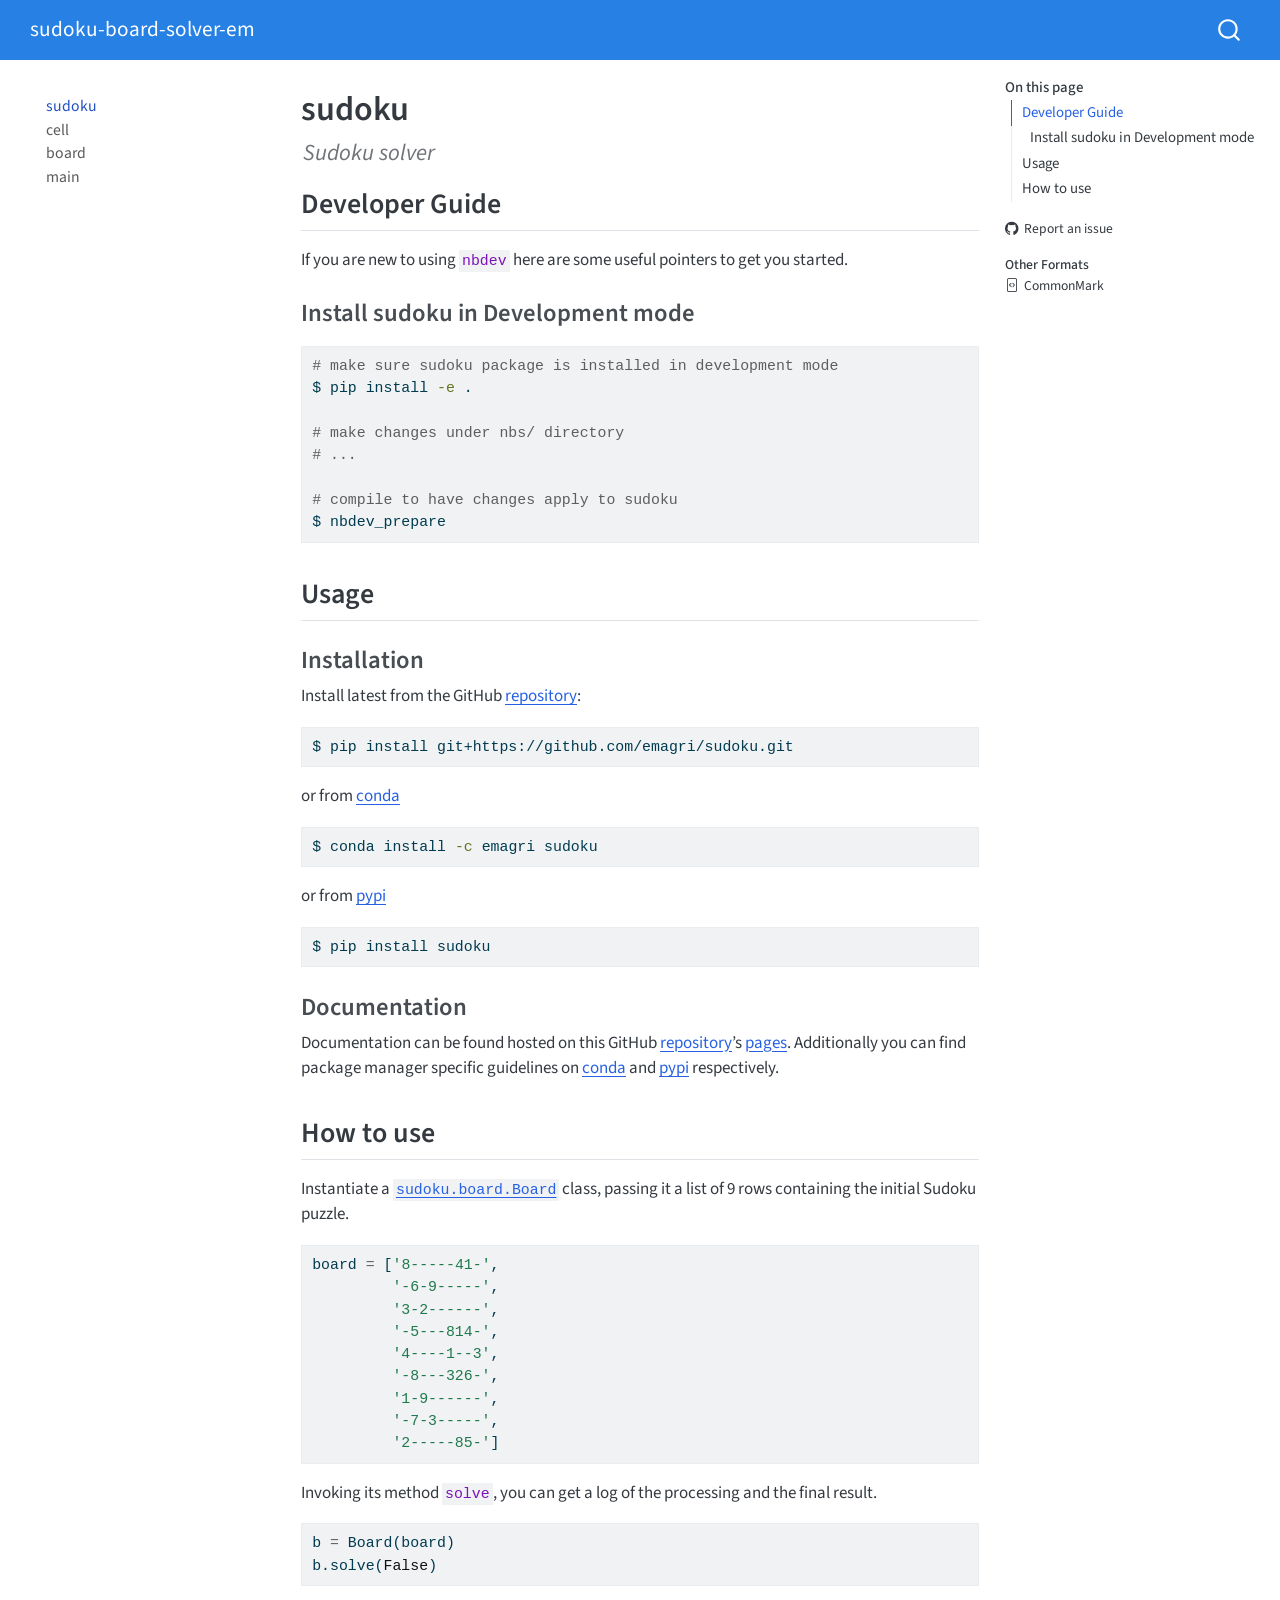
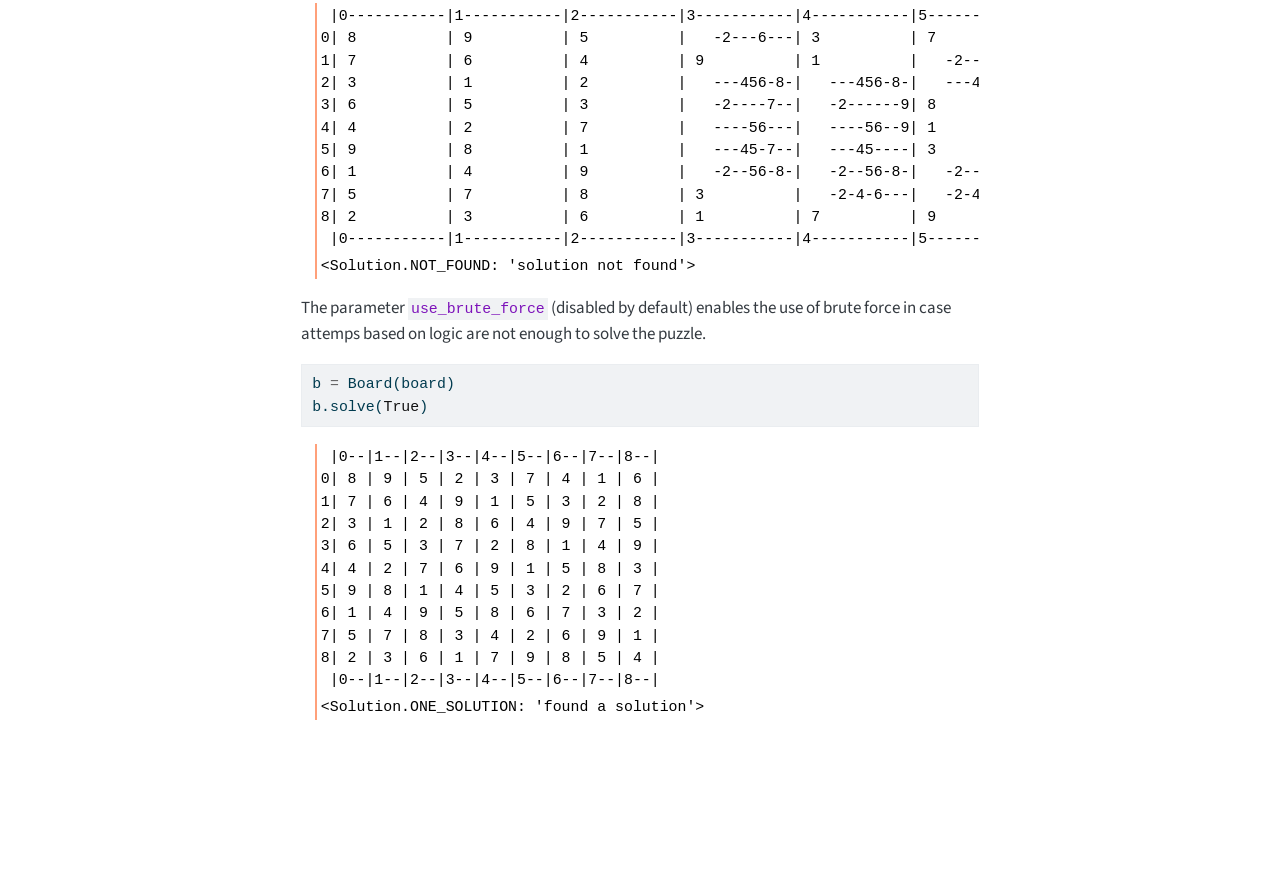
==== commit 7b163c63: "released pypi project sudoku-board-solver-em (2)" ====
--- a/docs/index.html
+++ b/docs/index.html
@@ -8,7 +8,7 @@
 
 <meta name="description" content="Sudoku solver">
 
-<title>sudoku</title>
+<title>sudoku – sudoku-board-solver-em</title>
 <style>
 code{white-space: pre-wrap;}
 span.smallcaps{font-variant: small-caps;}
@@ -107,10 +107,10 @@
 
 
 <link rel="stylesheet" href="styles.css">
-<meta property="og:title" content="sudoku">
+<meta property="og:title" content="sudoku – sudoku-board-solver-em">
 <meta property="og:description" content="Sudoku solver">
-<meta property="og:site_name" content="sudoku">
-<meta name="twitter:title" content="sudoku">
+<meta property="og:site_name" content="sudoku-board-solver-em">
+<meta name="twitter:title" content="sudoku – sudoku-board-solver-em">
 <meta name="twitter:description" content="Sudoku solver">
 <meta name="twitter:card" content="summary">
 </head>
@@ -123,7 +123,7 @@
       <div class="navbar-container container-fluid">
       <div class="navbar-brand-container mx-auto">
     <a class="navbar-brand" href="./index.html">
-    <span class="navbar-title">sudoku</span>
+    <span class="navbar-title">sudoku-board-solver-em</span>
     </a>
   </div>
         <div class="quarto-navbar-tools tools-end">
@@ -273,48 +273,7 @@
 <div class="code-copy-outer-scaffold"><div class="sourceCode cell-code" id="cb6"><pre class="sourceCode python code-with-copy"><code class="sourceCode python"><span id="cb6-1"><a href="#cb6-1" aria-hidden="true" tabindex="-1"></a>b <span class="op">=</span> Board(board)</span>
 <span id="cb6-2"><a href="#cb6-2" aria-hidden="true" tabindex="-1"></a>b.solve(<span class="va">False</span>)</span></code></pre></div><button title="Copy to Clipboard" class="code-copy-button"><i class="bi"></i></button></div>
 <div class="cell-output cell-output-stdout">
-<pre><code>0 *** row 5: filled cell [5, 2] with value 1
-1 *** row 1: filled cell [1, 4] with value 1
-2 *** row 2: filled cell [2, 1] with value 1
-3 *** row 7: filled cell [7, 8] with value 1
-4 *** row 8: filled cell [8, 3] with value 1
-5 *** column 1: filled cell [4, 1] with value 2
-6 *** row 0: filled cell [0, 4] with value 3
-7 *** row 3: filled cell [3, 2] with value 3
-8 *** row 8: filled cell [8, 1] with value 3
-9 *** column 1: filled cell [6, 1] with value 4
-10 *** column 2: filled cell [1, 2] with value 4
-11 *** column 8: filled cell [8, 8] with value 4
-12 *** row 4: filled cell [4, 7] with value 8
-13 *** row 1: filled cell [1, 8] with value 8
-14 *** column 2: filled cell [7, 2] with value 8
-15 *** column 2: filled cell [0, 2] with value 5
-16 *** column 0: filled cell [7, 0] with value 5
-17 *** column 0: filled cell [3, 0] with value 6
-18 *** column 2: filled cell [8, 2] with value 6
-19 *** column 2: filled cell [4, 2] with value 7
-20 *** column 0: filled cell [1, 0] with value 7
-21 *** column 0: filled cell [5, 0] with value 9
-22 *** column 1: filled cell [0, 1] with value 9
-23 *** naked group of {9, 7} in block 7: removed candidates {7} from cell [6, 3]
-24 *** naked group of {9, 7} in block 7: removed candidates {9} from cell [7, 5]
-25 *** naked group of {9, 7} in block 7: removed candidates {7} from cell [6, 4]
-26 *** naked group of {9, 7} in block 7: removed candidates {7} from cell [6, 5]
-27 *** naked group of {9, 7} in block 7: removed candidates {9} from cell [7, 4]
-28 *** pointing group of 9 in block 4 to column 4: removed candidate 9 from cell [8, 4]
-29 *** pointing group of 7 in block 5 to column 8: removed candidate 7 from cell [0, 8]
-30 *** pointing group of 7 in block 5 to column 8: removed candidate 7 from cell [2, 8]
-31 *** pointing group of 7 in block 5 to column 8: removed candidate 7 from cell [6, 8]
-32 *** pointing group of 7 in row 0 to block 1: removed candidate 7 from cell [2, 3]
-33 *** pointing group of 7 in row 0 to block 1: removed candidate 7 from cell [2, 4]
-34 *** pointing group of 7 in row 0 to block 1: removed candidate 7 from cell [2, 5]
-35 *** hidden group of {3, 7} in row 6: removed candidates {2} from cell [6, 7]
-36 *** hidden group of {3, 7} in row 6: removed candidates {6} from cell [6, 6]
-37 *** row 8: filled cell [8, 5] with value 9
-38 *** row 8: filled cell [8, 4] with value 7
-39 *** column 5: filled cell [0, 5] with value 7
-40 *** naked group of {2, 6} in column 8: removed candidates {6} from cell [2, 8]
- |0-----------|1-----------|2-----------|3-----------|4-----------|5-----------|6-----------|7-----------|8-----------|
+<pre><code> |0-----------|1-----------|2-----------|3-----------|4-----------|5-----------|6-----------|7-----------|8-----------|
 0| 8          | 9          | 5          |   -2---6---| 3          | 7          | 4          | 1          |   -2---6---|
 1| 7          | 6          | 4          | 9          | 1          |   -2--5----|   --3-5----|   -23------| 8          |
 2| 3          | 1          | 2          |   ---456-8-|   ---456-8-|   ---456---|   ----567-9|   ------7-9|   ----5---9|
@@ -328,7 +287,7 @@
 </code></pre>
 </div>
 <div class="cell-output cell-output-display">
-<pre><code>False</code></pre>
+<pre><code>&lt;Solution.NOT_FOUND: 'solution not found'&gt;</code></pre>
 </div>
 </div>
 <p>The parameter <code>use_brute_force</code> (disabled by default) enables the use of brute force in case attemps based on logic are not enough to solve the puzzle.</p>
@@ -336,77 +295,7 @@
 <div class="code-copy-outer-scaffold"><div class="sourceCode cell-code" id="cb9"><pre class="sourceCode python code-with-copy"><code class="sourceCode python"><span id="cb9-1"><a href="#cb9-1" aria-hidden="true" tabindex="-1"></a>b <span class="op">=</span> Board(board)</span>
 <span id="cb9-2"><a href="#cb9-2" aria-hidden="true" tabindex="-1"></a>b.solve(<span class="va">True</span>)</span></code></pre></div><button title="Copy to Clipboard" class="code-copy-button"><i class="bi"></i></button></div>
 <div class="cell-output cell-output-stdout">
-<pre><code>0 *** row 5: filled cell [5, 2] with value 1
-1 *** row 1: filled cell [1, 4] with value 1
-2 *** row 2: filled cell [2, 1] with value 1
-3 *** row 7: filled cell [7, 8] with value 1
-4 *** row 8: filled cell [8, 3] with value 1
-5 *** column 1: filled cell [4, 1] with value 2
-6 *** row 0: filled cell [0, 4] with value 3
-7 *** row 3: filled cell [3, 2] with value 3
-8 *** row 8: filled cell [8, 1] with value 3
-9 *** column 1: filled cell [6, 1] with value 4
-10 *** column 2: filled cell [1, 2] with value 4
-11 *** column 8: filled cell [8, 8] with value 4
-12 *** row 4: filled cell [4, 7] with value 8
-13 *** row 1: filled cell [1, 8] with value 8
-14 *** column 2: filled cell [7, 2] with value 8
-15 *** column 2: filled cell [0, 2] with value 5
-16 *** column 0: filled cell [7, 0] with value 5
-17 *** column 0: filled cell [3, 0] with value 6
-18 *** column 2: filled cell [8, 2] with value 6
-19 *** column 2: filled cell [4, 2] with value 7
-20 *** column 0: filled cell [1, 0] with value 7
-21 *** column 0: filled cell [5, 0] with value 9
-22 *** column 1: filled cell [0, 1] with value 9
-23 *** naked group of {9, 7} in block 7: removed candidates {9} from cell [7, 4]
-24 *** naked group of {9, 7} in block 7: removed candidates {7} from cell [6, 3]
-25 *** naked group of {9, 7} in block 7: removed candidates {9} from cell [7, 5]
-26 *** naked group of {9, 7} in block 7: removed candidates {7} from cell [6, 4]
-27 *** naked group of {9, 7} in block 7: removed candidates {7} from cell [6, 5]
-28 *** pointing group of 9 in block 4 to column 4: removed candidate 9 from cell [8, 4]
-29 *** pointing group of 7 in block 5 to column 8: removed candidate 7 from cell [0, 8]
-30 *** pointing group of 7 in block 5 to column 8: removed candidate 7 from cell [2, 8]
-31 *** pointing group of 7 in block 5 to column 8: removed candidate 7 from cell [6, 8]
-32 *** pointing group of 7 in row 0 to block 1: removed candidate 7 from cell [2, 5]
-33 *** pointing group of 7 in row 0 to block 1: removed candidate 7 from cell [2, 4]
-34 *** pointing group of 7 in row 0 to block 1: removed candidate 7 from cell [2, 3]
-35 *** hidden group of {3, 7} in row 6: removed candidates {6} from cell [6, 6]
-36 *** hidden group of {3, 7} in row 6: removed candidates {2} from cell [6, 7]
-37 *** row 8: filled cell [8, 5] with value 9
-38 *** row 8: filled cell [8, 4] with value 7
-39 *** column 5: filled cell [0, 5] with value 7
-40 *** naked group of {2, 6} in column 8: removed candidates {6} from cell [2, 8]
-41 ****** trying brute force, removing candidate 2 from cell [0, 3]
-42 ****** Before brute force:
- |0-----------|1-----------|2-----------|3-----------|4-----------|5-----------|6-----------|7-----------|8-----------|
-0| 8          | 9          | 5          |   -----6---| 3          | 7          | 4          | 1          |   -2---6---|
-1| 7          | 6          | 4          | 9          | 1          |   -2--5----|   --3-5----|   -23------| 8          |
-2| 3          | 1          | 2          |   ---456-8-|   ---456-8-|   ---456---|   ----567-9|   ------7-9|   ----5---9|
-3| 6          | 5          | 3          |   -2----7--|   -2------9| 8          | 1          | 4          |   ------7-9|
-4| 4          | 2          | 7          |   ----56---|   ----56--9| 1          |   ----5---9| 8          | 3          |
-5| 9          | 8          | 1          |   ---45-7--|   ---45----| 3          | 2          | 6          |   ----5-7--|
-6| 1          | 4          | 9          |   -2--56-8-|   -2--56-8-|   -2--56---|   --3---7--|   --3---7--|   -2---6---|
-7| 5          | 7          | 8          | 3          |   -2-4-6---|   -2-4-6---|   -----6--9|   -2------9| 1          |
-8| 2          | 3          | 6          | 1          | 7          | 9          | 8          | 5          | 4          |
- |0-----------|1-----------|2-----------|3-----------|4-----------|5-----------|6-----------|7-----------|8-----------|
-
-43 ****** trying brute force, removing candidate 6 from cell [0, 3]
-44 ****** Before brute force:
- |0-----------|1-----------|2-----------|3-----------|4-----------|5-----------|6-----------|7-----------|8-----------|
-0| 8          | 9          | 5          |   -2-------| 3          | 7          | 4          | 1          |   -2---6---|
-1| 7          | 6          | 4          | 9          | 1          |   -2--5----|   --3-5----|   -23------| 8          |
-2| 3          | 1          | 2          |   ---456-8-|   ---456-8-|   ---456---|   ----567-9|   ------7-9|   ----5---9|
-3| 6          | 5          | 3          |   -2----7--|   -2------9| 8          | 1          | 4          |   ------7-9|
-4| 4          | 2          | 7          |   ----56---|   ----56--9| 1          |   ----5---9| 8          | 3          |
-5| 9          | 8          | 1          |   ---45-7--|   ---45----| 3          | 2          | 6          |   ----5-7--|
-6| 1          | 4          | 9          |   -2--56-8-|   -2--56-8-|   -2--56---|   --3---7--|   --3---7--|   -2---6---|
-7| 5          | 7          | 8          | 3          |   -2-4-6---|   -2-4-6---|   -----6--9|   -2------9| 1          |
-8| 2          | 3          | 6          | 1          | 7          | 9          | 8          | 5          | 4          |
- |0-----------|1-----------|2-----------|3-----------|4-----------|5-----------|6-----------|7-----------|8-----------|
-
-45 *** PUZZLE SOLVED WITH BRUTE FORCE
- |0--|1--|2--|3--|4--|5--|6--|7--|8--|
+<pre><code> |0--|1--|2--|3--|4--|5--|6--|7--|8--|
 0| 8 | 9 | 5 | 2 | 3 | 7 | 4 | 1 | 6 |
 1| 7 | 6 | 4 | 9 | 1 | 5 | 3 | 2 | 8 |
 2| 3 | 1 | 2 | 8 | 6 | 4 | 9 | 7 | 5 |
@@ -420,7 +309,7 @@
 </code></pre>
 </div>
 <div class="cell-output cell-output-display">
-<pre><code>True</code></pre>
+<pre><code>&lt;Solution.ONE_SOLUTION: 'found a solution'&gt;</code></pre>
 </div>
 </div>
 
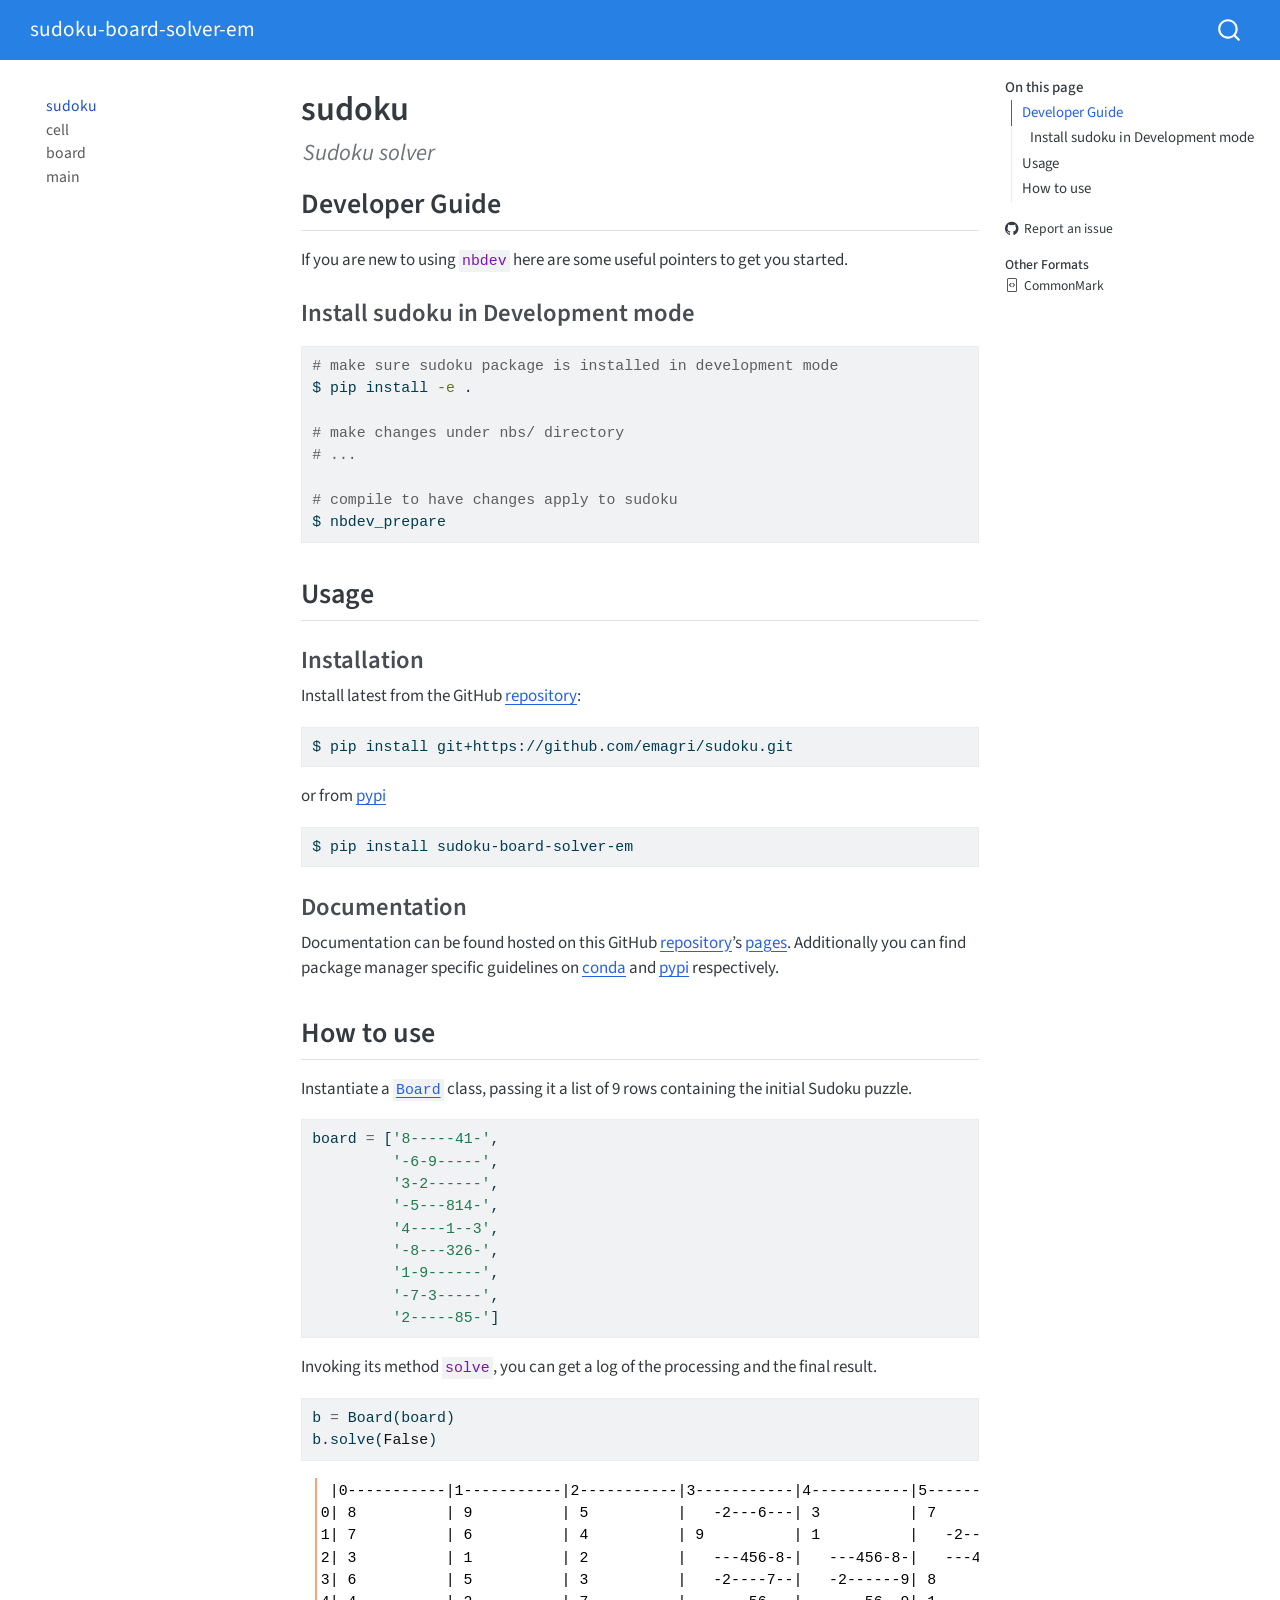
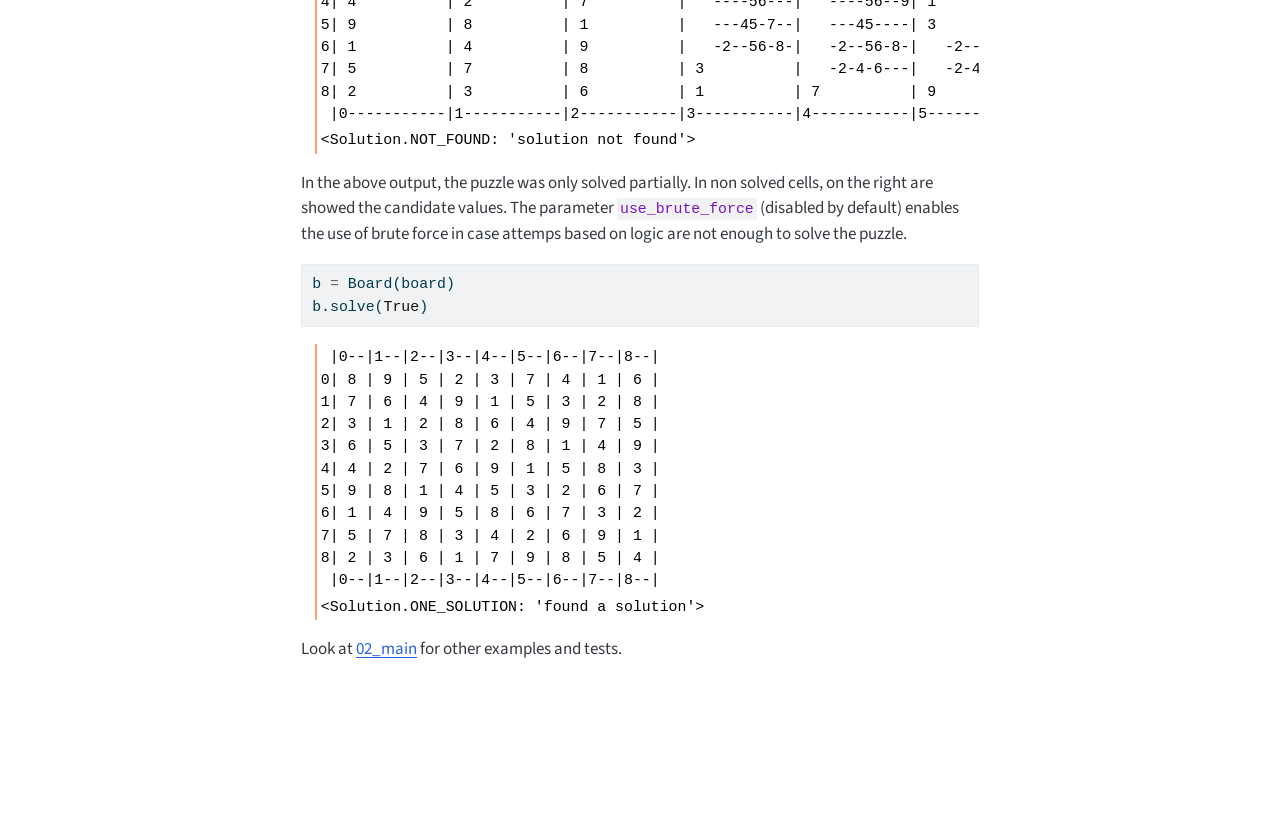
==== commit 8938e57e: "enhancements to documentation" ====
--- a/docs/index.html
+++ b/docs/index.html
@@ -244,10 +244,8 @@
 <h3 class="anchored" data-anchor-id="installation">Installation</h3>
 <p>Install latest from the GitHub <a href="https://github.com/emagri/sudoku">repository</a>:</p>
 <div class="code-copy-outer-scaffold"><div class="sourceCode" id="cb2"><pre class="sourceCode sh code-with-copy"><code class="sourceCode bash"><span id="cb2-1"><a href="#cb2-1" aria-hidden="true" tabindex="-1"></a><span class="ex">$</span> pip install git+https://github.com/emagri/sudoku.git</span></code></pre></div><button title="Copy to Clipboard" class="code-copy-button"><i class="bi"></i></button></div>
-<p>or from <a href="https://anaconda.org/emagri/sudoku">conda</a></p>
-<div class="code-copy-outer-scaffold"><div class="sourceCode" id="cb3"><pre class="sourceCode sh code-with-copy"><code class="sourceCode bash"><span id="cb3-1"><a href="#cb3-1" aria-hidden="true" tabindex="-1"></a><span class="ex">$</span> conda install <span class="at">-c</span> emagri sudoku</span></code></pre></div><button title="Copy to Clipboard" class="code-copy-button"><i class="bi"></i></button></div>
-<p>or from <a href="https://pypi.org/project/sudoku/">pypi</a></p>
-<div class="code-copy-outer-scaffold"><div class="sourceCode" id="cb4"><pre class="sourceCode sh code-with-copy"><code class="sourceCode bash"><span id="cb4-1"><a href="#cb4-1" aria-hidden="true" tabindex="-1"></a><span class="ex">$</span> pip install sudoku</span></code></pre></div><button title="Copy to Clipboard" class="code-copy-button"><i class="bi"></i></button></div>
+<p>or from <a href="https://pypi.org/project/sudoku-board-solver-em/">pypi</a></p>
+<div class="code-copy-outer-scaffold"><div class="sourceCode" id="cb3"><pre class="sourceCode sh code-with-copy"><code class="sourceCode bash"><span id="cb3-1"><a href="#cb3-1" aria-hidden="true" tabindex="-1"></a><span class="ex">$</span> pip install sudoku-board-solver-em</span></code></pre></div><button title="Copy to Clipboard" class="code-copy-button"><i class="bi"></i></button></div>
 </section>
 <section id="documentation" class="level3">
 <h3 class="anchored" data-anchor-id="documentation">Documentation</h3>
@@ -256,22 +254,22 @@
 </section>
 <section id="how-to-use" class="level2">
 <h2 class="anchored" data-anchor-id="how-to-use">How to use</h2>
-<p>Instantiate a <a href="https://emagri.github.io/sudoku/board.html#board"><code>sudoku.board.Board</code></a> class, passing it a list of 9 rows containing the initial Sudoku puzzle.</p>
+<p>Instantiate a <a href="https://emagri.github.io/sudoku/board.html#board"><code>Board</code></a> class, passing it a list of 9 rows containing the initial Sudoku puzzle.</p>
 <div id="cell-13" class="cell">
-<div class="code-copy-outer-scaffold"><div class="sourceCode cell-code" id="cb5"><pre class="sourceCode python code-with-copy"><code class="sourceCode python"><span id="cb5-1"><a href="#cb5-1" aria-hidden="true" tabindex="-1"></a>board <span class="op">=</span> [<span class="st">'8-----41-'</span>, </span>
-<span id="cb5-2"><a href="#cb5-2" aria-hidden="true" tabindex="-1"></a>         <span class="st">'-6-9-----'</span>, </span>
-<span id="cb5-3"><a href="#cb5-3" aria-hidden="true" tabindex="-1"></a>         <span class="st">'3-2------'</span>, </span>
-<span id="cb5-4"><a href="#cb5-4" aria-hidden="true" tabindex="-1"></a>         <span class="st">'-5---814-'</span>, </span>
-<span id="cb5-5"><a href="#cb5-5" aria-hidden="true" tabindex="-1"></a>         <span class="st">'4----1--3'</span>, </span>
-<span id="cb5-6"><a href="#cb5-6" aria-hidden="true" tabindex="-1"></a>         <span class="st">'-8---326-'</span>, </span>
-<span id="cb5-7"><a href="#cb5-7" aria-hidden="true" tabindex="-1"></a>         <span class="st">'1-9------'</span>, </span>
-<span id="cb5-8"><a href="#cb5-8" aria-hidden="true" tabindex="-1"></a>         <span class="st">'-7-3-----'</span>, </span>
-<span id="cb5-9"><a href="#cb5-9" aria-hidden="true" tabindex="-1"></a>         <span class="st">'2-----85-'</span>]</span></code></pre></div><button title="Copy to Clipboard" class="code-copy-button"><i class="bi"></i></button></div>
+<div class="code-copy-outer-scaffold"><div class="sourceCode cell-code" id="cb4"><pre class="sourceCode python code-with-copy"><code class="sourceCode python"><span id="cb4-1"><a href="#cb4-1" aria-hidden="true" tabindex="-1"></a>board <span class="op">=</span> [<span class="st">'8-----41-'</span>, </span>
+<span id="cb4-2"><a href="#cb4-2" aria-hidden="true" tabindex="-1"></a>         <span class="st">'-6-9-----'</span>, </span>
+<span id="cb4-3"><a href="#cb4-3" aria-hidden="true" tabindex="-1"></a>         <span class="st">'3-2------'</span>, </span>
+<span id="cb4-4"><a href="#cb4-4" aria-hidden="true" tabindex="-1"></a>         <span class="st">'-5---814-'</span>, </span>
+<span id="cb4-5"><a href="#cb4-5" aria-hidden="true" tabindex="-1"></a>         <span class="st">'4----1--3'</span>, </span>
+<span id="cb4-6"><a href="#cb4-6" aria-hidden="true" tabindex="-1"></a>         <span class="st">'-8---326-'</span>, </span>
+<span id="cb4-7"><a href="#cb4-7" aria-hidden="true" tabindex="-1"></a>         <span class="st">'1-9------'</span>, </span>
+<span id="cb4-8"><a href="#cb4-8" aria-hidden="true" tabindex="-1"></a>         <span class="st">'-7-3-----'</span>, </span>
+<span id="cb4-9"><a href="#cb4-9" aria-hidden="true" tabindex="-1"></a>         <span class="st">'2-----85-'</span>]</span></code></pre></div><button title="Copy to Clipboard" class="code-copy-button"><i class="bi"></i></button></div>
 </div>
 <p>Invoking its method <code>solve</code>, you can get a log of the processing and the final result.</p>
 <div id="cell-15" class="cell">
-<div class="code-copy-outer-scaffold"><div class="sourceCode cell-code" id="cb6"><pre class="sourceCode python code-with-copy"><code class="sourceCode python"><span id="cb6-1"><a href="#cb6-1" aria-hidden="true" tabindex="-1"></a>b <span class="op">=</span> Board(board)</span>
-<span id="cb6-2"><a href="#cb6-2" aria-hidden="true" tabindex="-1"></a>b.solve(<span class="va">False</span>)</span></code></pre></div><button title="Copy to Clipboard" class="code-copy-button"><i class="bi"></i></button></div>
+<div class="code-copy-outer-scaffold"><div class="sourceCode cell-code" id="cb5"><pre class="sourceCode python code-with-copy"><code class="sourceCode python"><span id="cb5-1"><a href="#cb5-1" aria-hidden="true" tabindex="-1"></a>b <span class="op">=</span> Board(board)</span>
+<span id="cb5-2"><a href="#cb5-2" aria-hidden="true" tabindex="-1"></a>b.solve(<span class="va">False</span>)</span></code></pre></div><button title="Copy to Clipboard" class="code-copy-button"><i class="bi"></i></button></div>
 <div class="cell-output cell-output-stdout">
 <pre><code> |0-----------|1-----------|2-----------|3-----------|4-----------|5-----------|6-----------|7-----------|8-----------|
 0| 8          | 9          | 5          |   -2---6---| 3          | 7          | 4          | 1          |   -2---6---|
@@ -290,10 +288,10 @@
 <pre><code>&lt;Solution.NOT_FOUND: 'solution not found'&gt;</code></pre>
 </div>
 </div>
-<p>The parameter <code>use_brute_force</code> (disabled by default) enables the use of brute force in case attemps based on logic are not enough to solve the puzzle.</p>
+<p>In the above output, the puzzle was only solved partially. In non solved cells, on the right are showed the candidate values. The parameter <code>use_brute_force</code> (disabled by default) enables the use of brute force in case attemps based on logic are not enough to solve the puzzle.</p>
 <div id="cell-17" class="cell">
-<div class="code-copy-outer-scaffold"><div class="sourceCode cell-code" id="cb9"><pre class="sourceCode python code-with-copy"><code class="sourceCode python"><span id="cb9-1"><a href="#cb9-1" aria-hidden="true" tabindex="-1"></a>b <span class="op">=</span> Board(board)</span>
-<span id="cb9-2"><a href="#cb9-2" aria-hidden="true" tabindex="-1"></a>b.solve(<span class="va">True</span>)</span></code></pre></div><button title="Copy to Clipboard" class="code-copy-button"><i class="bi"></i></button></div>
+<div class="code-copy-outer-scaffold"><div class="sourceCode cell-code" id="cb8"><pre class="sourceCode python code-with-copy"><code class="sourceCode python"><span id="cb8-1"><a href="#cb8-1" aria-hidden="true" tabindex="-1"></a>b <span class="op">=</span> Board(board)</span>
+<span id="cb8-2"><a href="#cb8-2" aria-hidden="true" tabindex="-1"></a>b.solve(<span class="va">True</span>)</span></code></pre></div><button title="Copy to Clipboard" class="code-copy-button"><i class="bi"></i></button></div>
 <div class="cell-output cell-output-stdout">
 <pre><code> |0--|1--|2--|3--|4--|5--|6--|7--|8--|
 0| 8 | 9 | 5 | 2 | 3 | 7 | 4 | 1 | 6 |
@@ -312,6 +310,7 @@
 <pre><code>&lt;Solution.ONE_SOLUTION: 'found a solution'&gt;</code></pre>
 </div>
 </div>
+<p>Look at <a href="main.html">02_main</a> for other examples and tests.</p>
 
 
 </section>
